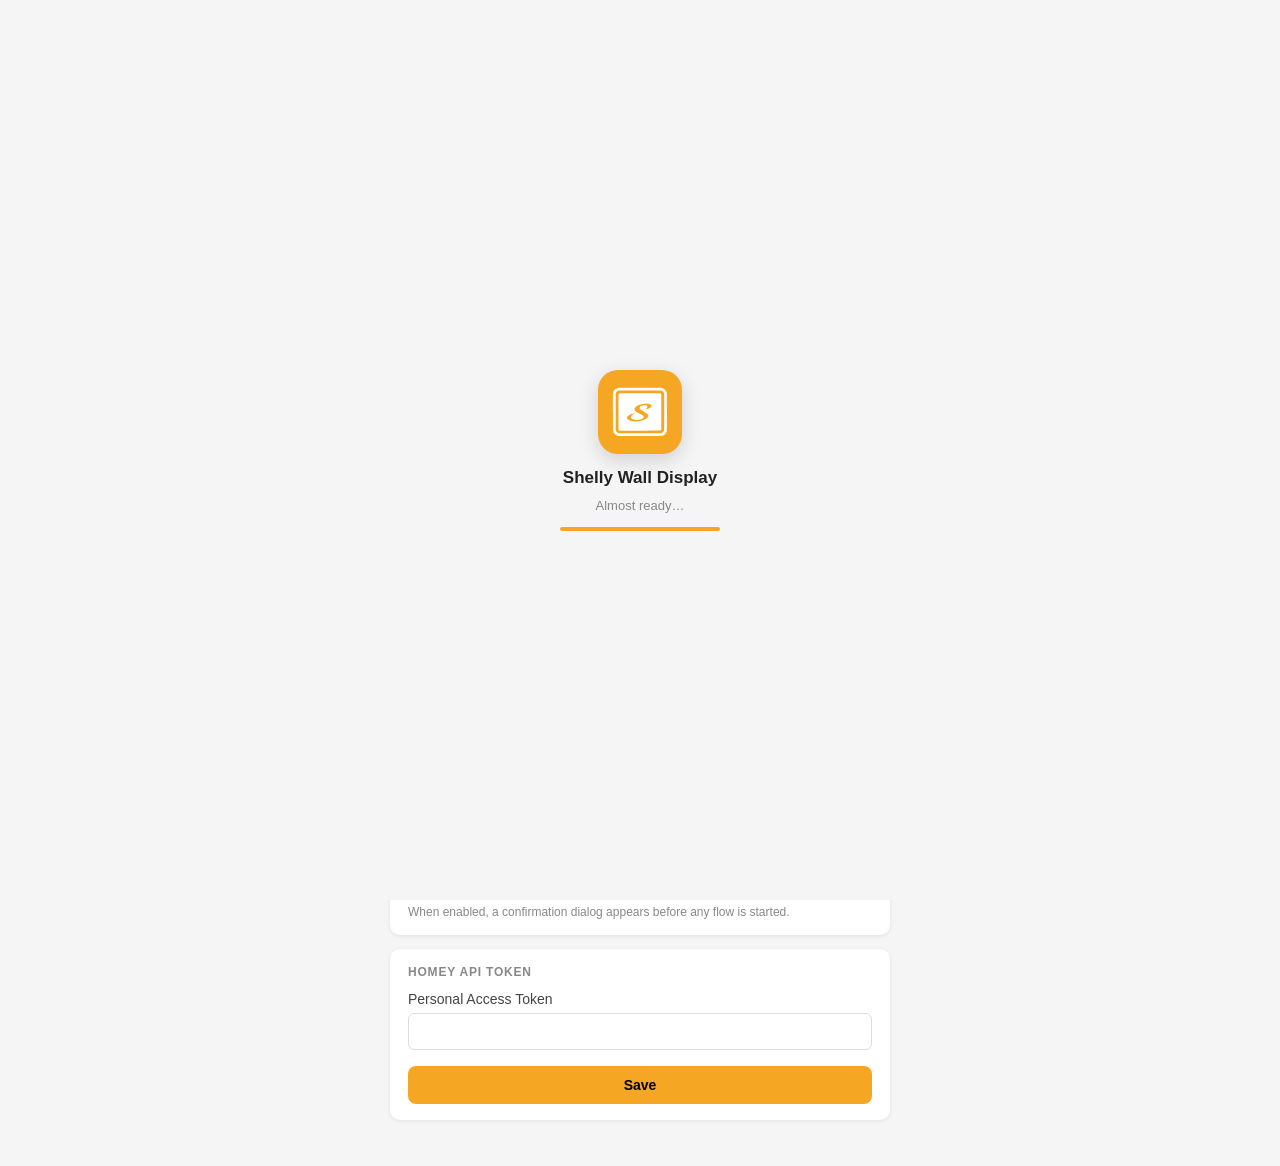
==== settings/index.html @ e7a131a8 "1.3.75 Zwei neue Kachelhoehen gegen abgeschnittene Reihen.  "Passend" misst nach jedem Aufbau, wie v" ====
<!DOCTYPE html>
<html lang="en">
<head>
  <meta charset="UTF-8">
  <meta name="viewport" content="width=device-width, initial-scale=1.0">
  <title>Shelly Wall Display</title>
  <!-- data-origin="settings" ist zwingend erforderlich für Homey.get / Homey.set -->
  <script src="/homey.js" data-origin="settings"></script>
  <style>
    *, *::before, *::after { box-sizing: border-box; margin: 0; padding: 0; }

    body {
      font-family: -apple-system, BlinkMacSystemFont, "Segoe UI", Roboto, Arial, sans-serif;
      background: #f5f5f5;
      color: #222;
      max-width: 540px;
      margin: 0 auto;
    }

    /* ── Header ───────────────────────────────────── */
    .page-header {
      padding: 18px 20px 0;
    }
    .page-header-top {
      display: flex;
      align-items: center;
      justify-content: space-between;
    }
    .page-header h2 {
      font-size: 18px;
      font-weight: 700;
    }
    .page-header .subtitle {
      color: #666;
      font-size: 13px;
      margin-top: 2px;
    }
    .beer-btn {
      font-size: 30px;
      line-height: 1;
      text-decoration: none;
      opacity: 0.75;
      transition: opacity 0.15s, transform 0.15s;
      display: flex;
      align-items: center;
    }
    .beer-btn:hover {
      opacity: 1;
      transform: scale(1.15);
    }

    /* ── Tabs ─────────────────────────────────────── */
    .tab-bar {
      display: flex;
      gap: 0;
      padding: 12px 20px 0;
      border-bottom: 1.5px solid #e0e0e0;
      background: #f5f5f5;
      position: sticky;
      top: 0;
      z-index: 10;
    }

    .tab-btn {
      background: transparent !important;
      border: none;
      border-bottom: 2.5px solid transparent;
      padding: 8px 16px 10px;
      font-size: 14px;
      font-weight: 500;
      color: #888;
      cursor: pointer;
      white-space: nowrap;
      margin-bottom: -1.5px;
      transition: color 0.15s, border-color 0.15s, background 0.15s;
    }
    .tab-btn:hover { color: #444; }
    .tab-btn.active {
      color: #fff !important;
      font-weight: 700;
      background: #F5A623 !important;
      border-radius: 6px 6px 0 0;
      border-bottom-color: #F5A623;
    }

    /* ── Tab Panels ───────────────────────────────── */
    .tab-panel {
      display: none;
      padding: 16px 20px 32px;
    }
    .tab-panel.active { display: block; }

    /* ── Cards ────────────────────────────────────── */
    .card {
      background: #fff;
      border-radius: 10px;
      padding: 16px 18px;
      margin-bottom: 14px;
      box-shadow: 0 1px 4px rgba(0,0,0,0.08);
    }

    .card-title {
      font-size: 12px;
      font-weight: 600;
      text-transform: uppercase;
      letter-spacing: 0.8px;
      color: #888;
      margin-bottom: 12px;
      display: flex;
      align-items: center;
      justify-content: space-between;
    }

    .card-title-actions { display: flex; gap: 6px; }

    /* ── Collapsible cards ────────────────────────── */
    .card.collapsible > .card-title:first-child {
      cursor: pointer;
      user-select: none;
      margin-bottom: 0;
    }
    .card.collapsible > .card-title:first-child::after {
      content: '▾';
      font-size: 14px;
      color: #ccc;
      margin-left: 6px;
      line-height: 1;
      display: inline-block;
      transition: transform 0.2s ease;
      flex-shrink: 0;
    }
    .card.collapsible:not(.collapsed) > .card-title:first-child {
      margin-bottom: 12px;
    }
    .card.collapsible.collapsed > .card-title:first-child::after {
      transform: rotate(-90deg);
    }
    .card.collapsible.collapsed > *:not(:first-child) {
      display: none !important;
    }

    .btn-small {
      background: #f0f0f0;
      border: none;
      border-radius: 5px;
      padding: 4px 10px;
      font-size: 12px;
      cursor: pointer;
      color: #444;
      font-weight: 500;
    }
    .btn-small:hover { background: #e0e0e0; }

    /* ── URL Box ──────────────────────────────────── */
    .url-box {
      display: block;
      background: #f0f0f0;
      border-radius: 6px;
      padding: 10px 12px;
      font-size: 14px;
      font-family: monospace;
      word-break: break-all;
      color: #1a73e8;
      text-decoration: none;
    }
    .url-box[href]:hover { text-decoration: underline; background: #e8e8e8; }

    .hint { font-size: 12px; color: #888; margin-top: 6px; }

    /* ── Form fields ──────────────────────────────── */
    label { display: block; font-size: 14px; color: #444; margin-bottom: 6px; }

    input[type="number"], input[type="password"] {
      padding: 10px 12px;
      border: 1px solid #ddd;
      border-radius: 6px;
      font-size: 15px;
      background: #fff;
    }
    input[type="number"] { width: 100%; }
    input[type="number"]:focus,
    input[type="password"]:focus { outline: none; border-color: #F5A623; }

    .save-btn {
      background: #F5A623;
      color: #000;
      border: none;
      border-radius: 8px;
      padding: 11px 20px;
      font-size: 14px;
      font-weight: 600;
      cursor: pointer;
      width: 100%;
      margin-top: 10px;
    }
    .save-btn:hover { background: #e09518; }

    /* ── Zone Order List ──────────────────────────── */
    .zone-order-list {
      list-style: none;
      margin: 10px 0 4px;
      padding: 0;
      display: flex;
      flex-direction: column;
      gap: 6px;
    }
    .zone-order-item {
      display: flex;
      align-items: center;
      gap: 10px;
      background: #f5f5f5;
      border: 1.5px solid #e0e0e0;
      border-radius: 8px;
      padding: 9px 12px;
      cursor: grab;
      user-select: none;
      touch-action: none;   /* required: lets pointer events fire on touch */
      transition: background 0.15s, box-shadow 0.15s;
    }
    .zone-order-item:hover { background: #eeeeee; }
    .zone-order-item.drag-over {
      border-color: #F5A623;
      box-shadow: 0 0 0 2px rgba(245,166,35,0.25);
    }
    .zone-order-item.dragging {
      opacity: 0.4;
      cursor: grabbing;
    }
    .zone-order-handle {
      color: #aaa;
      font-size: 16px;
      line-height: 1;
      flex-shrink: 0;
    }
    .zone-order-name {
      font-size: 13px;
      font-weight: 600;
      color: #333;
      flex: 1;
    }
    .zone-order-badge {
      font-size: 11px;
      color: #999;
    }

    /* ── Status ───────────────────────────────────── */
    .status {
      text-align: center;
      font-size: 13px;
      padding: 7px 8px;
      border-radius: 6px;
      margin-top: 8px;
      display: none;
    }
    .status.success { background: #e8f5e9; color: #2e7d32; display: block; }
    .status.error   { background: #fdecea; color: #c62828; display: block; }

    /* ── Toggle switch ────────────────────────────── */
    .toggle-row {
      display: flex;
      align-items: center;
      justify-content: space-between;
      padding: 4px 0;
    }
    .toggle-label { font-size: 14px; color: #222; }
    .toggle-hint  { font-size: 12px; color: #888; margin-top: 4px; }

    .toggle-switch { position: relative; width: 44px; height: 26px; flex-shrink: 0; }
    .toggle-switch input { opacity: 0; width: 0; height: 0; }
    .toggle-track {
      position: absolute; inset: 0;
      background: #ccc; border-radius: 13px;
      cursor: pointer; transition: background 0.2s;
    }
    .toggle-track::before {
      content: ''; position: absolute;
      width: 20px; height: 20px; border-radius: 50%;
      background: #fff; top: 3px; left: 3px;
      transition: transform 0.2s;
      box-shadow: 0 1px 3px rgba(0,0,0,0.3);
    }
    .toggle-switch input:checked + .toggle-track { background: #F5A623; }
    .toggle-switch input:checked + .toggle-track::before { transform: translateX(18px); }

    /* ── Tile Size Slider ─────────────────────────── */
    .tile-slider-wrap { padding: 4px 0 2px; }

    .tile-slider-wrap input[type="range"] {
      -webkit-appearance: none; appearance: none;
      width: 100%; height: 4px; border-radius: 2px;
      background: linear-gradient(to right, #F5A623 var(--pct,50%), #ddd var(--pct,50%));
      outline: none; cursor: pointer; margin-bottom: 6px;
    }
    .tile-slider-wrap input[type="range"]::-webkit-slider-thumb {
      -webkit-appearance: none;
      width: 22px; height: 22px; border-radius: 50%;
      background: #F5A623; cursor: pointer;
      box-shadow: 0 1px 4px rgba(0,0,0,0.2); border: 2px solid #fff;
    }
    .tile-slider-wrap input[type="range"]::-moz-range-thumb {
      width: 20px; height: 20px; border-radius: 50%;
      background: #F5A623; cursor: pointer; border: 2px solid #fff;
    }
    .tile-size-steps {
      display: flex; justify-content: space-between;
      font-size: 11px; color: #aaa; padding: 0 2px;
    }
    .tile-size-steps span.active { color: #F5A623; font-weight: 700; }

    /* ── Steps (Setup) ────────────────────────────── */
    .step { display: flex; gap: 12px; margin-bottom: 10px; align-items: flex-start; }
    .step-num {
      background: #F5A623; color: #000; font-weight: 700; font-size: 12px;
      width: 22px; height: 22px; border-radius: 50%;
      display: flex; align-items: center; justify-content: center;
      flex-shrink: 0; margin-top: 1px;
    }
    .step-text { font-size: 13px; line-height: 1.5; color: #333; }

    /* ── Device / Flow lists ──────────────────────── */
    .list-loading { color: #888; font-size: 13px; padding: 6px 0; }

    .zone-group { margin-bottom: 14px; }
    .zone-header {
      display: flex; align-items: center; justify-content: space-between;
      margin-bottom: 5px; padding-bottom: 5px;
      border-bottom: 1px solid #eee;
    }
    .zone-name { font-size: 12px; font-weight: 600; color: #555; }
    .zone-actions { display: flex; gap: 5px; }

    .item-row {
      display: flex; align-items: center; gap: 10px;
      padding: 6px 4px; border-radius: 6px; cursor: pointer;
    }
    .item-row:hover { background: #f8f8f8; }
    .item-row input[type="checkbox"] {
      width: 16px; height: 16px; accent-color: #F5A623;
      cursor: pointer; flex-shrink: 0;
    }
    .item-icon { font-size: 15px; flex-shrink: 0; width: 20px; text-align: center; }
    .item-label { font-size: 14px; color: #222; flex: 1; user-select: none; }
    .item-badge {
      font-size: 10px; color: #aaa; flex-shrink: 0;
      background: #f0f0f0; border-radius: 4px; padding: 1px 5px;
    }

    .save-list-btn {
      background: #F5A623; color: #000; border: none;
      border-radius: 8px; padding: 11px 20px;
      font-size: 14px; font-weight: 600; cursor: pointer;
      width: 100%;
    }
    .save-list-btn:hover { background: #e09518; }
    .save-list-btn:disabled { background: #ccc; cursor: default; }

    /* #O Sticky Save-Bereich — klebt am unteren Rand beim Scrollen durch die Profilliste */
    .profiles-sticky-footer {
      position: sticky;
      bottom: 0;
      background: #fff;
      padding: 10px 0 4px;
      margin-top: 14px;
      border-top: 1px solid #f0f0f0;
      z-index: 5;
    }

    /* Segmented Button */
    .seg-btn-group {
      display: flex; gap: 0; margin-top: 8px;
      border: 1.5px solid #ddd; border-radius: 8px; overflow: hidden;
    }
    /* Vier Beschriftungen in einer Reihe: weniger Innenabstand, kleinere
       Schrift, und Umbruch innerhalb des Knopfes erlaubt. */
    .seg-btn-group-4 .seg-btn {
      padding: 8px 6px; font-size: 12px; line-height: 1.25;
    }
    .seg-btn {
      flex: 1; background: #fff; border: none;
      border-right: 1px solid #ddd; padding: 9px 12px;
      font-size: 13px; font-weight: 500; cursor: pointer; color: #555;
      transition: background 0.15s, color 0.15s;
    }
    .seg-btn:last-child { border-right: none; }
    .seg-btn.active {
      background: #F5A623; color: #000; font-weight: 700;
      box-shadow: inset 0 0 0 1.5px rgba(0,0,0,0.15);
    }
    .seg-btn.active::before { content: '✓ '; font-size: 11px; opacity: 0.7; }
    .seg-btn:not(.active):hover { background: #f5f5f5; }

    .folder-header {
      font-size: 12px; font-weight: 600; color: #888;
      padding: 8px 4px 4px; margin-top: 4px;
      border-top: 1px solid #f0f0f0;
    }
    .folder-header:first-child { border-top: none; margin-top: 0; padding-top: 0; }

    /* ── Display Profiles ─────────────────────────── */
    .profile-card-default {
      background: #fff8ee;
      border-color: #F5A623;
      margin-bottom: 18px;
    }
    .profile-default-heading {
      font-size: 13px;
      font-weight: 700;
      color: #b87200;
      margin-bottom: 10px;
      letter-spacing: 0.02em;
    }
    .profile-card {
      border: 1.5px solid #e8e8e8;
      border-radius: 10px;
      padding: 14px;
      margin-bottom: 12px;
      background: #fafafa;
    }
    .profile-header {
      display: flex;
      gap: 8px;
      align-items: center;
      margin-bottom: 12px;
    }
    .profile-name-input {
      display: block;
      width: 100%;
      box-sizing: border-box;
      padding: 8px 10px;
      border: 1px solid #ddd;
      border-radius: 7px;
      font-size: 14px;
      font-weight: 600;
      background: #fff;
      margin-bottom: 8px;
    }
    .profile-ip-input {
      width: 150px;
      flex-shrink: 0;
      padding: 8px 10px;
      border: 1px solid #ddd;
      border-radius: 7px;
      font-size: 13px;
      font-family: monospace;
      background: #fff;
    }
    .profile-name-input:focus,
    .profile-ip-input:focus { outline: none; border-color: #F5A623; }
    .profile-delete-btn {
      background: none;
      border: 1px solid #ddd;
      border-radius: 7px;
      width: 34px; height: 34px;
      cursor: pointer;
      font-size: 16px;
      color: #aaa;
      display: flex; align-items: center; justify-content: center;
      flex-shrink: 0;
      transition: color 0.15s, border-color 0.15s;
    }
    .profile-delete-btn:hover { color: #e53935; border-color: #e53935; }
    .profile-delete-btn.confirming {
      background: #e53935;
      border-color: #e53935;
      color: #fff;
      font-size: 12px;
      font-weight: 700;
      padding: 0 10px;
      width: auto;
    }
    .profile-zone-grid {
      display: flex;
      flex-direction: column;
      gap: 2px;
    }
    .profile-zone-row {
      display: flex; align-items: center; gap: 8px;
      padding: 5px 4px; border-radius: 5px; cursor: pointer;
      font-size: 13px;
    }
    .profile-zone-row:hover { background: #f0f0f0; }
    .profile-zone-row input[type="checkbox"] {
      width: 15px; height: 15px; accent-color: #F5A623; cursor: pointer; flex-shrink: 0;
    }
    .profile-ip-hint {
      font-size: 11px; color: #aaa; margin-top: 6px;
      display: flex; align-items: center; gap: 5px;
    }
    .profile-ip-detected { color: #F5A623; font-weight: 600; }
    .add-profile-btn {
      width: 100%;
      padding: 10px;
      border: 1.5px dashed #ddd;
      border-radius: 8px;
      background: #fff;
      color: #888;
      font-size: 14px;
      font-weight: 500;
      cursor: pointer;
      transition: border-color 0.15s, color 0.15s;
      margin-top: 4px;
    }
    .add-profile-btn:hover { border-color: #F5A623; color: #F5A623; }
    .profiles-empty { color: #aaa; font-size: 13px; text-align: center; padding: 16px 0; }
    .profile-section-toggle {
      display: flex; align-items: center; justify-content: space-between;
      margin-top: 12px; padding-top: 10px;
      border-top: 1px solid #eee;
      cursor: pointer; user-select: none;
    }
    .profile-section-toggle span { font-size: 12px; font-weight: 600; color: #666; text-transform: uppercase; letter-spacing: 0.6px; }
    .profile-section-toggle .toggle-arrow { font-size: 12px; color: #aaa; transition: transform 0.2s; }
    .profile-section-toggle.open .toggle-arrow { transform: rotate(180deg); }
    .profile-section-body { display: none; margin-top: 8px; }
    .profile-section-body.open { display: block; }

    /* ── Splash / Loading Screen ──────────────────────── */
    #splash-overlay {
      position: fixed;
      inset: 0;
      z-index: 9999;
      background: #f5f5f5;
      display: flex;
      flex-direction: column;
      align-items: center;
      justify-content: center;
      gap: 10px;
      transition: opacity 0.4s ease;
    }
    #splash-overlay.fade-out {
      opacity: 0;
      pointer-events: none;
    }
    .splash-icon {
      width: 84px;
      height: 84px;
      border-radius: 20px;
      overflow: hidden;
      box-shadow: 0 6px 20px rgba(0,0,0,0.15);
      margin-bottom: 4px;
      background: #F5A623;
      display: flex;
      align-items: center;
      justify-content: center;
      padding: 14px;
    }
    .splash-icon svg {
      width: 100%;
      height: 100%;
      fill: #fff;
    }
    .splash-title {
      font-size: 17px;
      font-weight: 700;
      color: #222;
    }
    .splash-subtitle {
      font-size: 13px;
      color: #888;
      margin-bottom: 4px;
    }
    .splash-progress {
      width: 160px;
      height: 4px;
      background: #e0e0e0;
      border-radius: 2px;
      overflow: hidden;
    }
    .splash-progress-bar {
      height: 100%;
      background: #F5A623;
      border-radius: 2px;
      width: 0%;
      animation: splash-fill 1.8s ease-in-out forwards;
    }
    @keyframes splash-fill {
      0%   { width: 0%; }
      60%  { width: 75%; }
      90%  { width: 92%; }
      100% { width: 100%; }
    }
  </style>
</head>
<body>

  <!-- Splash / Loading Screen -->
  <div id="splash-overlay">
    <div class="splash-icon">
      <svg xmlns="http://www.w3.org/2000/svg" viewBox="0 0 417 374"><path fill-rule="evenodd" d="M44.5 7.905c-8.626 2.535-12.333 4.316-18.128 8.708-9.169 6.95-14.619 14.72-17.762 25.319-1.447 4.88-1.609 19.544-1.599 144.5C7.02 302.783 7.25 326.235 8.421 330c5.301 17.042 16.14 28.516 32.139 34.021 5.652 1.944 8.826 1.982 166.351 1.971 131.043-.009 161.509-.257 165.589-1.351 16.449-4.408 31.019-18.868 35.41-35.141.747-2.772 1.081-46.729 1.084-143.145.006-136.574-.031-139.265-2.005-145.654-3.498-11.326-14.264-23.573-25.603-29.125-11.837-5.797-4.048-5.551-174.386-5.49-146.451.053-156.885.17-162.5 1.819m1.591 20.919c-5.549 2.109-13.514 9.187-16.391 14.563L27.5 47.5v277l2.256 4.222c3.522 6.591 7.909 10.974 13.75 13.738l5.37 2.54h317.805l6.154-3.076c3.669-1.833 7.532-4.761 9.565-7.25 7.092-8.681 6.681 1.036 6.375-150.674L388.5 47.5l-2.734-4.651c-3.618-6.154-10.336-11.941-16.375-14.106-4.587-1.644-14.663-1.748-161.891-1.674-144.36.072-157.355.213-161.409 1.755m9.361 20.582c-1.676.73-3.926 2.625-5 4.211-1.908 2.818-1.958 5.826-2.22 133.281-.297 144.194-.794 132.959 6.072 137.146 3.13 1.908 6.274 1.949 152.478 1.952 164.271.004 153.948.413 158.066-6.249l2.152-3.483V56.27l-2.088-2.655c-4.714-5.992 5.812-5.619-157.112-5.576-121.824.032-149.861.284-152.348 1.367M240 125.623c-28.989 3.57-53.708 12.942-64.467 24.445-5.868 6.274-8.412 14.043-6.595 20.142 3.219 10.807 10.505 16.569 37.916 29.984C231.069 212.045 236 215.971 236 223.397c0 3.335-.652 5.225-2.605 7.546-13.466 16.003-66.709 20.363-85.476 7-3.341-2.38-6.93-8.703-6.897-12.153.079-8.278 9.062-17.686 24.5-25.66 7.343-3.793 5.225-4.079-8.662-1.169-12.505 2.621-14.231 3.18-24.085 7.797C118.809 213.303 112 221.088 112 230.51c0 10.029 7.078 16.327 24.541 21.836 11.82 3.729 20.966 4.883 38.859 4.904 21.051.024 37.059-2.297 55.1-7.989 17.806-5.618 33.021-15.481 37.538-24.335 2.351-4.608 2.592-12.808.495-16.862-2.568-4.966-13.106-13.491-24.747-20.021-6.207-3.481-15.322-8.605-20.255-11.387-14.768-8.327-19.472-13.827-18.096-21.161 1.888-10.063 16.802-18.204 35.172-19.198 11.845-.64 16.144.431 19.967 4.974 2.303 2.736 2.584 3.815 2.2 8.443-.495 5.972-3.51 10.52-10.561 15.933l-4.099 3.147 4.193-.5c5.878-.702 16.001-3.841 21.833-6.771 12.817-6.437 19.315-13.434 19.315-20.8 0-3.43-.591-4.516-4.199-7.718-6.15-5.457-13.495-7.232-31.256-7.552-7.975-.143-16.075-.067-18 .17"/></svg>
    </div>
    <div class="splash-title">Shelly Wall Display</div>
    <div class="splash-subtitle" id="splash-subtitle">Almost ready…</div>
    <div class="splash-progress"><div class="splash-progress-bar"></div></div>
  </div>

  <!-- Splash watchdog — deliberately its own early script block. If the main
       script below fails to parse or /homey.js never loads, onHomeyReady is
       never called and this is the only thing that unblocks the page. -->
  <script>
    var _splashHidden = false;
    function _hideSplash() {
      if (_splashHidden) return;
      _splashHidden = true;
      clearTimeout(_splashFallback);
      var splash = document.getElementById('splash-overlay');
      if (!splash) return;
      splash.classList.add('fade-out');
      setTimeout(function() { splash.style.display = 'none'; }, 400);
    }
    var _splashFallback = setTimeout(_hideSplash, 8000);
  </script>

  <div class="page-header">
    <div class="page-header-top">
      <p class="subtitle" data-i18n="subtitle">Configure Homey as a dashboard server</p>
      <a class="beer-btn" href="https://www.paypal.com/paypalme/AndiWirz/5" target="_blank" rel="noopener noreferrer"
         onclick="window.open('https://www.paypal.com/paypalme/AndiWirz/5','_blank','noopener,noreferrer');return false;"
         title="Buy me a beer 🍺">
        🍺
      </a>
    </div>
  </div>

  <!-- Tab Bar -->
  <div class="tab-bar">
    <button class="tab-btn active" onclick="switchTab('general')" id="tab-general" data-i18n="tabGeneral">General</button>
    <button class="tab-btn" onclick="switchTab('design')" id="tab-design" data-i18n="tabDesign">Design</button>
    <button class="tab-btn" onclick="switchTab('displays')" id="tab-displays" data-i18n="tabDisplays">Profile</button>
    <button class="tab-btn" onclick="switchTab('debug')" id="tab-debug" data-i18n="tabDebug">Debug</button>
  </div>

  <!-- ── Tab: General ─────────────────────────────── -->
  <div class="tab-panel active" id="panel-general">

    <!-- Dashboard URL -->
    <div class="card">
      <div class="card-title" data-i18n="urlTitle">Dashboard URL</div>
      <a class="url-box" id="url-display" target="_blank" rel="noopener noreferrer">…</a>
      <p class="hint" data-i18n="urlHint"></p>
    </div>

    <!-- Setup -->
    <div class="card">
      <div class="card-title" data-i18n="setupTitle">Setup</div>
      <div class="step">
        <div class="step-num">1</div>
        <div class="step-text" data-i18n="step1">The dashboard URL above is detected and displayed automatically.</div>
      </div>
      <div class="step">
        <div class="step-num">2</div>
        <div class="step-text" data-i18n="step2">On the Shelly Wall Display: <strong>Settings → Network → Home Assistant → Add URL</strong> and enter the URL above.</div>
      </div>
      <div class="step">
        <div class="step-num">3</div>
        <div class="step-text" data-i18n="step3">Adjust device selection, flows, port and PIN as needed, then save.</div>
      </div>
    </div>

    <!-- Port -->
    <div class="card">
      <div class="card-title" data-i18n="portTitle">Port</div>
      <label for="port-input" data-i18n="portLabel">Port number (default: 7575)</label>
      <input type="number" id="port-input" min="1024" max="65535" value="7575">
      <p class="hint" data-i18n="portHint">The server restarts automatically after saving.</p>
      <button class="save-btn" onclick="savePort()" data-i18n="save">Save</button>
      <div class="status" id="port-status"></div>
    </div>

    <!-- Alarm PIN -->
    <div class="card">
      <div class="card-title" data-i18n="pinTitle">Alarm PIN</div>
      <label for="pin-input" data-i18n="pinLabel">PIN for alarm tiles (4 digits, empty = disabled)</label>
      <input type="password" id="pin-input" maxlength="4" pattern="[0-9]*" inputmode="numeric"
             placeholder="e.g. 1234" style="letter-spacing:6px;font-size:18px;width:120px;">
      <p class="hint" data-i18n="pinHint">This PIN is required when arming or disarming the alarm.</p>
      <button class="save-btn" onclick="savePin()" data-i18n="save">Save</button>
      <div class="status" id="pin-status"></div>
    </div>

    <!-- Flow Bestätigung -->
    <div class="card">
      <div class="card-title" data-i18n="flowConfirmTitle">Flow Confirmation</div>
      <div class="toggle-row">
        <span class="toggle-label" data-i18n="flowConfirmLabel">Ask before starting a flow</span>
        <label class="toggle-switch">
          <input type="checkbox" id="flow-confirm-toggle" onchange="saveFlowConfirm()">
          <span class="toggle-track"></span>
        </label>
      </div>
      <p class="toggle-hint" data-i18n="flowConfirmHint">When enabled, a confirmation dialog appears before any flow is started.</p>
      <div class="status" id="flow-confirm-status"></div>
    </div>

    <!-- Homey Personal Access Token -->
    <div class="card">
      <div class="card-title" data-i18n="patTitle">Homey API Token</div>
      <label for="pat-input" data-i18n="patLabel">Personal Access Token</label>
      <input type="password" id="pat-input" autocomplete="off"
             style="width:100%;font-family:monospace;font-size:13px;">
      <p class="hint" data-i18n="patHint"></p>
      <button class="save-btn" onclick="savePat()" data-i18n="save">Save</button>
      <div class="status" id="pat-status"></div>
    </div>

  </div><!-- /panel-general -->

  <!-- ── Tab: Design ──────────────────────────────── -->
  <div class="tab-panel" id="panel-design">

    <!-- Dashboard Title -->
    <div class="card collapsible" data-collapse-key="designTitle">
      <div class="card-title" data-i18n="dashboardTitleTitle">Dashboard Title</div>
      <label for="dashboard-title-input" data-i18n="dashboardTitleLabel">Name shown in the header</label>
      <input type="text" id="dashboard-title-input" maxlength="40" placeholder=""
             style="width:100%;font-size:15px;">
      <p class="hint" data-i18n="dashboardTitleHint"></p>
      <button class="save-btn" onclick="saveDashboardTitle()" data-i18n="save">Save</button>
      <div class="status" id="dashboard-title-status"></div>
    </div>

    <!-- Header Hidden -->
    <div class="card collapsible" data-collapse-key="designHeader">
      <div class="card-title" data-i18n="headerHiddenTitle">Header</div>
      <div class="toggle-row">
        <span class="toggle-label" data-i18n="headerHiddenLabel">Show header bar</span>
        <label class="toggle-switch">
          <input type="checkbox" id="header-hidden-toggle" checked onchange="saveHeaderHidden()">
          <span class="toggle-track"></span>
        </label>
      </div>
      <p class="toggle-hint" data-i18n="headerHiddenHint">When disabled, the title, clock and buttons are hidden for a clean full-screen look.</p>
      <div class="status" id="header-hidden-status"></div>
    </div>

    <!-- Theme Mode -->
    <div class="card collapsible" data-collapse-key="designThemeMode">
      <div class="card-title" data-i18n="themeModeTitle">Theme Mode</div>
      <div class="hint" data-i18n="themeModeHint">Toggle: show the light/dark button in the header (default). Light/Dark: lock to one mode and hide the button. Auto: switch automatically based on time of day.</div>
      <div class="seg-btn-group" id="theme-mode-group">
        <button class="seg-btn active" data-value="toggle" onclick="setThemeMode('toggle')" data-i18n="themeModeToggle">Toggle</button>
        <button class="seg-btn"        data-value="light"  onclick="setThemeMode('light')"  data-i18n="themeModeLight">Light</button>
        <button class="seg-btn"        data-value="dark"   onclick="setThemeMode('dark')"   data-i18n="themeModeDark">Dark</button>
        <button class="seg-btn"        data-value="auto"   onclick="setThemeMode('auto')"   data-i18n="themeModeAuto">Auto</button>
      </div>
      <div class="status" id="theme-mode-status"></div>
    </div>

    <!-- Dashboard Language -->
    <div class="card collapsible" data-collapse-key="designLang">
      <div class="card-title" data-i18n="langTitle">Dashboard Language</div>
      <div class="hint" data-i18n="langHint">Language of the dashboard texts. Auto uses the display's browser language — note that the Shelly Wall Display always reports English, so choose German explicitly there.</div>
      <div class="seg-btn-group" id="dashboard-lang-group">
        <button class="seg-btn active" data-value="auto" onclick="setDashboardLang('auto')" data-i18n="langAuto">Auto</button>
        <button class="seg-btn"        data-value="en"   onclick="setDashboardLang('en')"   data-i18n="langEn">English</button>
        <button class="seg-btn"        data-value="de"   onclick="setDashboardLang('de')"   data-i18n="langDe">Deutsch</button>
      </div>
      <div class="status" id="dashboard-lang-status"></div>
    </div>

    <!-- Rolladen-Bedienung -->
    <div class="card collapsible" data-collapse-key="designBlind">
      <div class="card-title" data-i18n="blindTitle">Blind controls</div>
      <div class="hint" data-i18n="blindHint">Applies only to blinds that report both a position slider and up/down/stop. Some devices report a slider but cannot actually be positioned — switch to buttons for those.</div>
      <div class="seg-btn-group" id="blind-control-group">
        <button class="seg-btn active" data-value="slider"  onclick="setBlindControl('slider')"  data-i18n="blindSlider">Slider</button>
        <button class="seg-btn"        data-value="buttons" onclick="setBlindControl('buttons')" data-i18n="blindButtons">Buttons</button>
        <button class="seg-btn"        data-value="both"    onclick="setBlindControl('both')"    data-i18n="blindBoth">Both</button>
      </div>
      <div class="status" id="blind-control-status"></div>
    </div>

    <!-- Watt-Anzeige auf Kacheln -->
    <div class="card collapsible" data-collapse-key="designTilePower">
      <div class="card-title" data-i18n="tilePowerTitle">Power on tiles</div>
      <div class="toggle-row">
        <span class="toggle-label" data-i18n="tilePowerLabel">Show power consumption</span>
        <label class="toggle-switch">
          <input type="checkbox" id="tile-power-toggle" checked onchange="saveTilePower()">
          <span class="toggle-track"></span>
        </label>
      </div>
      <p class="toggle-hint" data-i18n="tilePowerHint">Shows the current wattage on device tiles that report it. Turn off for a calmer look on small displays — the Energy window still shows all values.</p>
      <div class="status" id="tile-power-status"></div>
    </div>

    <!-- Search Button -->
    <div class="card collapsible" data-collapse-key="designSearch">
      <div class="card-title" data-i18n="searchTitle">Search</div>
      <div class="toggle-row">
        <span class="toggle-label" data-i18n="searchLabel">Show search button</span>
        <label class="toggle-switch">
          <input type="checkbox" id="search-toggle" checked onchange="saveSearchEnabled()">
          <span class="toggle-track"></span>
        </label>
      </div>
      <p class="toggle-hint" data-i18n="searchHint">Adds a search icon to the header bar. Tap to filter device tiles by name or room.</p>
      <div class="status" id="search-status"></div>
    </div>

    <!-- Camera Filter -->
    <div class="card collapsible" data-collapse-key="designCameraFilter">
      <div class="card-title" data-i18n="cameraFilterTitle">Camera Shortcut</div>
      <div class="toggle-row">
        <span class="toggle-label" data-i18n="cameraFilterLabel">Show camera button</span>
        <label class="toggle-switch">
          <input type="checkbox" id="camera-filter-toggle" onchange="saveCameraFilterEnabled()">
          <span class="toggle-track"></span>
        </label>
      </div>
      <p class="toggle-hint" data-i18n="cameraFilterHint">Adds a camera icon to the header. Tap to show only camera and doorbell tiles.</p>
      <div class="status" id="camera-filter-status"></div>
    </div>

    <!-- Speaker Filter -->
    <div class="card collapsible" data-collapse-key="designSpeakerFilter">
      <div class="card-title" data-i18n="speakerFilterTitle">Media Player Shortcut</div>
      <div class="toggle-row">
        <span class="toggle-label" data-i18n="speakerFilterLabel">Show media player button</span>
        <label class="toggle-switch">
          <input type="checkbox" id="speaker-filter-toggle" onchange="saveSpeakerFilterEnabled()">
          <span class="toggle-track"></span>
        </label>
      </div>
      <p class="toggle-hint" data-i18n="speakerFilterHint">Adds a music icon to the header. Tap to show only speaker and media player tiles.</p>
      <div class="status" id="speaker-filter-status"></div>
    </div>

    <!-- Thermostat Filter -->
    <div class="card collapsible" data-collapse-key="designThermostatFilter">
      <div class="card-title" data-i18n="thermostatFilterTitle">Thermostat Shortcut</div>
      <div class="toggle-row">
        <span class="toggle-label" data-i18n="thermostatFilterLabel">Show thermostat button</span>
        <label class="toggle-switch">
          <input type="checkbox" id="thermostat-filter-toggle" onchange="saveThermostatFilterEnabled()">
          <span class="toggle-track"></span>
        </label>
      </div>
      <p class="toggle-hint" data-i18n="thermostatFilterHint">Adds a thermometer icon to the header. Tap to show only thermostat and heater tiles.</p>
      <div class="status" id="thermostat-filter-status"></div>
    </div>

    <!-- Light Filter -->
    <div class="card collapsible" data-collapse-key="designLightFilter">
      <div class="card-title" data-i18n="lightFilterTitle">Light Shortcut</div>
      <div class="toggle-row">
        <span class="toggle-label" data-i18n="lightFilterLabel">Show light button</span>
        <label class="toggle-switch">
          <input type="checkbox" id="light-filter-toggle" onchange="saveLightFilterEnabled()">
          <span class="toggle-track"></span>
        </label>
      </div>
      <p class="toggle-hint" data-i18n="lightFilterHint">Adds a light icon to the header. Tap to show only light tiles.</p>
      <div class="status" id="light-filter-status"></div>
    </div>

    <!-- Blinds Filter -->
    <div class="card collapsible" data-collapse-key="designBlindsFilter">
      <div class="card-title" data-i18n="blindsFilterTitle">Blinds Shortcut</div>
      <div class="toggle-row">
        <span class="toggle-label" data-i18n="blindsFilterLabel">Show blinds button</span>
        <label class="toggle-switch">
          <input type="checkbox" id="blinds-filter-toggle" onchange="saveBlindsFilterEnabled()">
          <span class="toggle-track"></span>
        </label>
      </div>
      <p class="toggle-hint" data-i18n="blindsFilterHint">Adds a blinds icon to the header. Tap to show only blinds and curtain tiles.</p>
      <div class="status" id="blinds-filter-status"></div>
    </div>

    <!-- Room Filter -->
    <div class="card collapsible" data-collapse-key="designRoomFilter">
      <div class="card-title" data-i18n="roomFilterTitle">Room Shortcut</div>
      <div class="toggle-row">
        <span class="toggle-label" data-i18n="roomFilterLabel">Show room button</span>
        <label class="toggle-switch">
          <input type="checkbox" id="room-filter-toggle" onchange="saveRoomFilterEnabled()">
          <span class="toggle-track"></span>
        </label>
      </div>
      <p class="toggle-hint" data-i18n="roomFilterHint">Adds a room icon to the header. Tap to open a list of all rooms and filter by one.</p>
      <div class="status" id="room-filter-status"></div>
    </div>

    <!-- Flow Position -->
    <div class="card collapsible" data-collapse-key="designFlowPosition">
      <div class="card-title" data-i18n="flowPositionTitle">Shortcut Bar Position</div>
      <div class="hint" data-i18n="flowPositionHint">Defines where the shortcut bar appears — containing flow buttons, weather tile, Energy and EV shortcuts.</div>
      <div class="seg-btn-group" id="flow-position-group">
        <button class="seg-btn active" data-value="top"    onclick="setFlowPosition('top')"    data-i18n="flowPositionTop">Above devices</button>
        <button class="seg-btn"        data-value="bottom" onclick="setFlowPosition('bottom')" data-i18n="flowPositionBottom">Below devices</button>
      </div>
      <div class="status" id="flow-position-status"></div>
    </div>

    <!-- Background Style -->
    <div class="card collapsible" data-collapse-key="designBgStyle">
      <div class="card-title" data-i18n="bgStyleTitle">Background</div>
      <div class="hint" data-i18n="bgStyleHint">Flat: solid color (default). Gradient: subtle color blend. Glass: gradient with frosted-glass tiles using blur effect.</div>
      <div class="seg-btn-group" id="bg-style-group">
        <button class="seg-btn active" data-value="flat"     onclick="setBgStyle('flat')"     data-i18n="bgStyleFlat">Flat</button>
        <button class="seg-btn"        data-value="gradient" onclick="setBgStyle('gradient')" data-i18n="bgStyleGradient">Gradient</button>
        <button class="seg-btn"        data-value="glass"    onclick="setBgStyle('glass')"    data-i18n="bgStyleGlass">Glass</button>
      </div>
      <div class="status" id="bg-style-status"></div>
    </div>

    <!-- Animations -->
    <div class="card collapsible" data-collapse-key="designAnimMode">
      <div class="card-title" data-i18n="animModeTitle">Animations</div>
      <div class="hint" data-i18n="animModeHint">Off: no transitions or effects. Default: subtle transitions. Lively: spring bounce on tap, tiles fade in on load.</div>
      <div class="seg-btn-group" id="anim-mode-group">
        <button class="seg-btn"        data-value="off"     onclick="setAnimMode('off')"     data-i18n="animModeOff">Off</button>
        <button class="seg-btn active" data-value="default" onclick="setAnimMode('default')" data-i18n="animModeDefault">Default</button>
        <button class="seg-btn"        data-value="lively"  onclick="setAnimMode('lively')"  data-i18n="animModeLively">Lively</button>
      </div>
      <div class="status" id="anim-mode-status"></div>
    </div>

    <!-- Header Icons -->
    <div class="card collapsible" data-collapse-key="designHeaderIcons">
      <div class="card-title" data-i18n="headerIconsTitle">Header Icons</div>
      <div class="hint" data-i18n="headerIconsHint">Emoji: classic emoji icons (default). SVG: clean line icons that adapt to any color scheme.</div>
      <div class="seg-btn-group" id="header-icons-group">
        <button class="seg-btn"        data-value="emoji" onclick="setHeaderIconStyle('emoji')" data-i18n="headerIconsEmoji">Emoji</button>
        <button class="seg-btn active" data-value="svg"   onclick="setHeaderIconStyle('svg')"   data-i18n="headerIconsSvg">SVG</button>
      </div>
      <div class="status" id="header-icons-status"></div>
    </div>

    <!-- Accent Color -->
    <div class="card collapsible" data-collapse-key="designAccent">
      <div class="card-title" data-i18n="accentColorTitle">Accent Color</div>
      <div style="display:flex;align-items:center;gap:12px;margin-top:6px;">
        <input type="color" id="accent-color-input" value="#F5A623"
               style="width:48px;height:40px;border:none;padding:0;background:none;cursor:pointer;border-radius:8px;">
        <span id="accent-color-hex" style="font-family:monospace;font-size:14px;color:#555;">#F5A623</span>
        <button class="btn-small" onclick="resetAccentColor()" data-i18n="accentColorReset">Reset</button>
      </div>
      <p class="hint" data-i18n="accentColorHint"></p>
      <button class="save-btn" onclick="saveAccentColor()" data-i18n="save">Save</button>
      <div class="status" id="accent-color-status"></div>
    </div>

    <!-- Font Size -->
    <div class="card collapsible" data-collapse-key="designFontSize">
      <div class="card-title" data-i18n="fontSizeTitle">Font Size</div>
      <div class="tile-slider-wrap">
        <input type="range" id="font-size-input" min="1" max="5" step="1" value="1"
               oninput="updateFontLabel(this.value)" onchange="saveFontSize(this.value)">
        <div class="tile-size-steps" id="font-size-steps">
          <span class="active">1</span><span>2</span><span>3</span><span>4</span><span>5</span>
        </div>
      </div>
      <p class="hint" data-i18n="fontSizeHint">Adjusts text size on device tiles. Default: 1 (minimum)</p>
      <div class="status" id="font-size-status"></div>
    </div>

    <!-- Tile Colors -->
    <div class="card collapsible" data-collapse-key="designTileColors">
      <div class="card-title" data-i18n="tileColorTitle">Tile Colors</div>
      <label data-i18n="tileColorModeLabel" style="font-size:13px;color:#555;">Color intensity</label>
      <div class="seg-btn-group" id="tile-color-mode-group" style="margin-top:6px;">
        <button class="seg-btn"        data-value="none"   onclick="setTileColorMode('none')"   data-i18n="tileColorNone">None</button>
        <button class="seg-btn active" data-value="off"    onclick="setTileColorMode('off')"    data-i18n="tileColorOff">Default</button>
        <button class="seg-btn"        data-value="subtle" onclick="setTileColorMode('subtle')" data-i18n="tileColorSubtle">Subtle</button>
        <button class="seg-btn"        data-value="strong" onclick="setTileColorMode('strong')" data-i18n="tileColorStrong">Strong</button>
      </div>
      <div id="tile-color-on-wrap" style="display:none;margin-top:14px;">
        <!-- Active color -->
        <label style="font-size:13px;font-weight:600;color:#555;display:block;margin-bottom:6px;" data-i18n="tileColorOnLabel">Active tile color</label>
        <div style="display:flex;align-items:center;gap:12px;">
          <input type="color" id="tile-color-on-input" value="#34C759"
                 style="width:48px;height:40px;border:none;padding:0;background:none;cursor:pointer;border-radius:8px;"
                 oninput="document.getElementById('tile-color-on-hex').textContent=this.value;">
          <span id="tile-color-on-hex" style="font-family:monospace;font-size:14px;color:#555;">#34C759</span>
          <button class="btn-small" onclick="resetTileColorOn()" data-i18n="tileColorOnReset">Reset</button>
        </div>
        <p class="hint" data-i18n="tileColorOnHint">Color shown when a device is switched on.</p>

        <!-- Inactive color -->
        <div style="display:flex;align-items:center;gap:10px;margin-top:14px;margin-bottom:6px;">
          <label style="font-size:13px;font-weight:600;color:#555;" data-i18n="tileColorOffLabel">Inactive tile color</label>
          <label style="display:flex;align-items:center;gap:5px;font-size:12px;color:#888;cursor:pointer;margin-left:4px;">
            <input type="checkbox" id="tile-color-off-enabled" onchange="onTileColorOffToggle()">
            <span data-i18n="tileColorOffEnable">Enable</span>
          </label>
        </div>
        <div id="tile-color-off-picker" style="display:none;align-items:center;gap:12px;">
          <input type="color" id="tile-color-off-input" value="#8E8E93"
                 style="width:48px;height:40px;border:none;padding:0;background:none;cursor:pointer;border-radius:8px;"
                 oninput="document.getElementById('tile-color-off-hex').textContent=this.value;">
          <span id="tile-color-off-hex" style="font-family:monospace;font-size:14px;color:#555;">#8E8E93</span>
          <button class="btn-small" onclick="resetTileColorOff()" data-i18n="tileColorOffReset">Reset</button>
        </div>
        <p class="hint" data-i18n="tileColorOffHint">Color shown when a device is switched off. Disabled = default background.</p>

        <!-- Flow color -->
        <label style="font-size:13px;font-weight:600;color:#555;display:block;margin-top:14px;margin-bottom:6px;" data-i18n="tileColorFlowLabel">Flow button color</label>
        <div style="display:flex;align-items:center;gap:12px;">
          <input type="color" id="tile-color-flow-input" value="#AF52DE"
                 style="width:48px;height:40px;border:none;padding:0;background:none;cursor:pointer;border-radius:8px;"
                 oninput="document.getElementById('tile-color-flow-hex').textContent=this.value;">
          <span id="tile-color-flow-hex" style="font-family:monospace;font-size:14px;color:#555;">#AF52DE</span>
          <button class="btn-small" onclick="resetTileColorFlow()" data-i18n="tileColorFlowReset">Reset</button>
        </div>
        <p class="hint" data-i18n="tileColorFlowHint">Color for flow buttons on the dashboard.</p>
      </div>
      <p class="hint" style="margin-top:8px;" data-i18n="tileColorHint">Tiles get a colored background based on their state.</p>
      <button class="save-btn" onclick="saveTileColors()" data-i18n="save">Save</button>
      <div class="status" id="tile-color-status"></div>
    </div>

    <!-- Tile Shape -->
    <div class="card collapsible" data-collapse-key="designTileShape">
      <div class="card-title" data-i18n="tileRadiusTitle">Tile Shape</div>
      <div class="seg-btn-group" id="tile-radius-group">
        <button class="seg-btn" data-value="sharp"   onclick="setTileRadius('sharp')"   data-i18n="tileRadiusSharp">Sharp</button>
        <button class="seg-btn active" data-value="rounded" onclick="setTileRadius('rounded')" data-i18n="tileRadiusRounded">Rounded</button>
        <button class="seg-btn" data-value="pill"    onclick="setTileRadius('pill')"    data-i18n="tileRadiusPill">Pill</button>
      </div>
      <div class="status" id="tile-radius-status"></div>
    </div>

    <!-- Tile Size -->
    <div class="card collapsible" data-collapse-key="designTileSize">
      <div class="card-title" data-i18n="tileSizeTitle">Tile Size</div>
      <div class="tile-slider-wrap">
        <input type="range" id="tile-size-input" min="1" max="5" step="1" value="3"
               oninput="updateTileLabel(this.value)" onchange="saveTileSize(this.value)">
        <div class="tile-size-steps">
          <span>XS</span><span>S</span><span>M</span><span>L</span><span>XL</span>
        </div>
      </div>
      <p class="hint" data-i18n="tileSizeHint">Adjusts the size of device tiles on the dashboard. Default: M</p>
      <div class="status" id="tile-size-status"></div>
    </div>

    <!-- Tile Height -->
    <div class="card collapsible" data-collapse-key="designTileHeight">
      <div class="card-title" data-i18n="tileHeightTitle">Tile Height</div>
      <div class="seg-btn-group seg-btn-group-4" id="tile-height-group">
        <button class="seg-btn active" data-value="auto"   onclick="setTileHeight('auto')"   data-i18n="tileHeightAuto">Auto</button>
        <button class="seg-btn"        data-value="square" onclick="setTileHeight('square')" data-i18n="tileHeightSquare">Same as width</button>
        <button class="seg-btn"        data-value="fit"    onclick="setTileHeight('fit')"    data-i18n="tileHeightFit">Fit to screen</button>
        <button class="seg-btn"        data-value="fit2x2" onclick="setTileHeight('fit2x2')" data-i18n="tileHeightSquareFit">2 &times; 2</button>
      </div>
      <p class="hint" data-i18n="tileHeightHint">Auto: height follows content. Same as width: tiles are at least as tall as wide. Fit to screen: tile height shrinks until everything fits without scrolling; readings and status are dropped first and long names are shortened. With a lot of devices the tiles reach their minimum and the page scrolls again. 2 &times; 2: two columns, and the tile height set so two rows exactly fill the screen — four large tiles per screen, which suits a small wall display. Any further devices are below and reached by scrolling. This is the one mode that overrides the tile width.</p>
      <div class="status" id="tile-height-status"></div>
    </div>

    <!-- Flow Tile Width -->
    <div class="card collapsible" data-collapse-key="designFlowWidth">
      <div class="card-title" data-i18n="flowTileWidthTitle">Flow Tile Width</div>
      <div class="seg-btn-group" id="flow-tile-width-group">
        <button class="seg-btn active" data-value="auto"   onclick="setFlowTileWidth('auto')"  data-i18n="flowTileAuto">Dynamic</button>
        <button class="seg-btn"        data-value="match"  onclick="setFlowTileWidth('match')" data-i18n="flowTileMatch">Same as devices</button>
      </div>
      <div class="status" id="flow-tile-width-status"></div>
    </div>


    <!-- Weather Widget -->
    <div class="card collapsible" data-collapse-key="designWeather">
      <div class="card-title" data-i18n="weatherTitle">Weather Dashboard</div>
      <div class="toggle-row">
        <span class="toggle-label" data-i18n="weatherLabel">Show weather tile on dashboard</span>
        <label class="toggle-switch">
          <input type="checkbox" id="weather-toggle" onchange="onWeatherToggle()">
          <span class="toggle-track"></span>
        </label>
      </div>
      <p class="toggle-hint" data-i18n="weatherHint">Shows current weather at the top of the dashboard using Open-Meteo (free, no API key).</p>
      <div class="toggle-row" style="margin-top:10px;">
        <span class="toggle-label" data-i18n="weatherHeaderLabel">Show weather button in header</span>
        <label class="toggle-switch">
          <input type="checkbox" id="weather-header-toggle" onchange="saveWeatherHeaderBtn()">
          <span class="toggle-track"></span>
        </label>
      </div>
      <p class="toggle-hint" data-i18n="weatherHeaderHint">Adds a 🌤️ button to the header bar that opens the weather forecast.</p>

      <div id="weather-config" style="display:none;margin-top:14px;">
        <!-- City search -->
        <label style="font-size:13px;font-weight:600;color:#555;display:block;margin-bottom:6px;" data-i18n="weatherLocationLabel">Location</label>
        <div style="display:flex;gap:8px;margin-bottom:6px;">
          <input type="text" id="weather-city-input" placeholder="e.g. Zurich"
                 style="flex:1;padding:9px 10px;border:1px solid #ddd;border-radius:7px;font-size:14px;background:#fff;"
                 onkeydown="if(event.key==='Enter')searchWeatherCity()">
          <button class="btn-small" onclick="searchWeatherCity()" data-i18n="weatherSearch" style="padding:8px 14px;">Search</button>
        </div>
        <button class="btn-small" onclick="detectWeatherLocation()" data-i18n="weatherDetect" style="margin-bottom:8px;">📍 Use my location</button>
        <div id="weather-search-results" style="display:none;border:1px solid #ddd;border-radius:8px;overflow:hidden;margin-bottom:10px;"></div>
        <div id="weather-location-display" style="display:none;font-size:12px;color:#888;margin-bottom:10px;padding:6px 10px;background:#f5f5f5;border-radius:6px;"></div>

        <!-- Unit -->
        <label style="font-size:13px;font-weight:600;color:#555;display:block;margin-bottom:6px;" data-i18n="weatherUnitLabel">Temperature unit</label>
        <div class="seg-btn-group" id="weather-unit-group">
          <button class="seg-btn active" data-value="celsius"    onclick="setWeatherUnit('celsius')"    data-i18n="weatherCelsius">°C</button>
          <button class="seg-btn"        data-value="fahrenheit" onclick="setWeatherUnit('fahrenheit')" data-i18n="weatherFahrenheit">°F</button>
        </div>
      </div>

      <button class="save-btn" onclick="saveWeather()" data-i18n="save" style="margin-top:14px;">Save</button>
      <div class="status" id="weather-status"></div>
    </div>

    <!-- Energy Dashboard -->
    <div class="card collapsible" data-collapse-key="designEnergy">
      <div class="card-title" data-i18n="energyTitle">Energy Dashboard</div>
      <div class="toggle-row">
        <span class="toggle-label" data-i18n="energyLabel">Show Energy button in header</span>
        <label class="toggle-switch">
          <input type="checkbox" id="energy-toggle" checked onchange="saveEnergy()">
          <span class="toggle-track"></span>
        </label>
      </div>
      <p class="toggle-hint" data-i18n="energyHint">When disabled, the ⚡ button is hidden on the dashboard.</p>
      <div class="toggle-row" style="margin-top:10px;">
        <span class="toggle-label" data-i18n="batteryInvertLabel">Invert battery sign</span>
        <label class="toggle-switch">
          <input type="checkbox" id="battery-invert-toggle" onchange="saveBatteryInvert()">
          <span class="toggle-track"></span>
        </label>
      </div>
      <p class="toggle-hint" data-i18n="batteryInvertHint">Enable if your battery shows "Charging" when it should show "Discharging" (e.g. GoodWe, some Fronius systems).</p>
      <div class="status" id="energy-status"></div>
    </div>

    <!-- EV Dashboard -->
    <div class="card collapsible" data-collapse-key="designEv">
      <div class="card-title" data-i18n="evTitle">EV Dashboard</div>
      <div class="toggle-row">
        <span class="toggle-label" data-i18n="evLabel">Show EV button in header</span>
        <label class="toggle-switch">
          <input type="checkbox" id="ev-toggle" onchange="onEvToggle()">
          <span class="toggle-track"></span>
        </label>
      </div>
      <p class="toggle-hint" data-i18n="evHint">When enabled, a 🚗 button appears in the dashboard header.</p>

      <div id="ev-config" style="display:none;margin-top:14px;">
        <!-- Device picker -->
        <div style="margin-bottom:12px;">
          <label style="font-size:13px;font-weight:600;color:#555;display:block;margin-bottom:6px;" data-i18n="evDeviceLabel">Vehicle</label>
          <select id="ev-device-select" style="width:100%;padding:9px 10px;border:1px solid #ddd;border-radius:7px;font-size:14px;background:#fff;"
                  onchange="onEvDeviceChange()">
            <option value="">— Select a device —</option>
          </select>
          <p class="hint" data-i18n="evDeviceHint">Select the Homey device that represents your car.</p>
        </div>

        <!-- Capability picker (shown after device is selected) -->
        <div id="ev-caps-wrap" style="display:none;margin-bottom:12px;">
          <label style="font-size:13px;font-weight:600;color:#555;display:block;margin-bottom:8px;" data-i18n="evCapsLabel">Show on dashboard</label>
          <div id="ev-caps-list" style="display:flex;flex-direction:column;gap:6px;"></div>
        </div>

        <!-- Car image upload -->
        <div style="margin-bottom:4px;">
          <label style="font-size:13px;font-weight:600;color:#555;display:block;margin-bottom:6px;" data-i18n="evImageLabel">Car Image (optional)</label>
          <div style="display:flex;align-items:center;gap:10px;flex-wrap:wrap;">
            <img id="ev-img-preview" src="" alt="" style="display:none;width:80px;height:50px;object-fit:cover;border-radius:8px;border:1px solid #ddd;">
            <label style="display:inline-flex;align-items:center;gap:6px;cursor:pointer;background:#f0f0f0;border:none;border-radius:7px;padding:8px 14px;font-size:13px;font-weight:500;color:#444;">
              <input type="file" id="ev-img-input" accept="image/*" style="display:none" onchange="onEvImageSelected()">
              📷 <span data-i18n="evImageChoose">Choose image</span>
            </label>
            <button id="ev-img-clear" style="display:none;background:none;border:1px solid #ddd;border-radius:7px;padding:7px 10px;font-size:13px;color:#e53935;cursor:pointer;" onclick="clearEvImage()">✕</button>
          </div>
          <p class="hint" data-i18n="evImageHint">JPG or PNG. Compressed automatically to save space.</p>
        </div>
      </div>

      <button class="save-btn" onclick="saveEvSettings()" data-i18n="save">Save</button>
      <div class="status" id="ev-status"></div>
    </div>

    <!-- View Toggle Button -->
    <div class="card collapsible" data-collapse-key="designViewToggle">
      <div class="card-title" data-i18n="viewToggleTitle">View Toggle Button</div>
      <div class="toggle-row">
        <span class="toggle-label" data-i18n="viewBtnLabel">Show Rooms/All button</span>
        <label class="toggle-switch">
          <input type="checkbox" id="view-btn-toggle" checked onchange="saveViewBtnHidden()">
          <span class="toggle-track"></span>
        </label>
      </div>
      <div class="card-title" style="margin-top:14px" data-i18n="viewDefaultTitle">Default View</div>
      <div class="seg-btn-group" id="view-default-group">
        <button class="seg-btn active" data-value="all"   onclick="setViewDefault('all')"   data-i18n="viewDefaultAll">All devices</button>
        <button class="seg-btn"        data-value="zones" onclick="setViewDefault('zones')" data-i18n="viewDefaultRooms">By rooms</button>
      </div>
      <p class="hint" style="margin-top:8px" data-i18n="viewDefaultHint"></p>
      <div class="status" id="view-toggle-status"></div>
    </div>

    <!-- Room Order -->
    <div class="card collapsible" data-collapse-key="designRoomOrder">
      <div class="card-title" data-i18n="roomOrderTitle">Room Order</div>
      <p class="hint" data-i18n="roomOrderHint">Drag to reorder. Only applies to the "By rooms" view.</p>
      <ul id="zone-order-list" class="zone-order-list"></ul>
      <div class="status" id="zone-order-status"></div>
    </div>

    <!-- Cover Fullscreen -->
    <div class="card collapsible" data-collapse-key="designCoverFs">
      <div class="card-title" data-i18n="coverFsTitle">Music Player Cover Fullscreen</div>
      <div class="toggle-row">
        <span class="toggle-label" data-i18n="coverFsLabel">Show album art in fullscreen when playing</span>
        <label class="toggle-switch">
          <input type="checkbox" id="cover-fs-toggle" onchange="saveCoverFs()">
          <span class="toggle-track"></span>
        </label>
      </div>
      <p class="toggle-hint" data-i18n="coverFsHint">When enabled, the album cover fills the screen after the set delay. Tap the cover to return to the player.</p>
      <div id="cover-fs-delay-row" style="display:none; margin-top:12px;">
        <div class="card-title" data-i18n="coverFsDelayTitle">Delay (seconds)</div>
        <input type="number" id="cover-fs-delay-input" min="5" max="300" value="20"
               style="width:80px;padding:6px 10px;border:1.5px solid #ddd;border-radius:8px;font-size:14px;margin-top:6px;"
               onchange="saveCoverFsDelay(this.value)">
        <p class="hint" data-i18n="coverFsDelayHint">Time of inactivity before fullscreen appears. Default: 20 s</p>
      </div>
      <div class="status" id="cover-fs-status"></div>
    </div>

  </div><!-- /panel-design -->

  <!-- ── Tab: Displays ─────────────────────────────── -->
  <div class="tab-panel" id="panel-displays">

    <div class="card">
      <div class="card-title" data-i18n="displaysTitle">Display Profiles</div>
      <p class="hint" style="margin-bottom:14px;" data-i18n="displaysHint">
        The default profile applies to all displays. Add IP-specific profiles to show only certain rooms and flows on individual Shelly Wall Displays.
      </p>
      <p class="hint profile-ip-hint" style="margin-bottom:14px;">
        <span data-i18n="displaysYourIp">Your current IP:</span>
        <span class="profile-ip-detected" id="detected-ip">…</span>
      </p>
      <div id="default-profile-container"></div>
      <div id="profiles-list"></div>
      <button class="add-profile-btn" onclick="addProfile()" data-i18n="displaysAdd">＋ Add IP profile</button>
      <!-- #O Sticky Save-Footer: bleibt beim Scrollen durch lange Profillisten sichtbar -->
      <div class="profiles-sticky-footer">
        <button class="save-list-btn" id="save-profiles-btn" onclick="saveProfiles()" data-i18n="displaysSave">Save profiles</button>
        <div class="status" id="profiles-status"></div>
      </div>
    </div>

  </div><!-- /panel-displays -->

  <!-- ── Tab: Debug ────────────────────────────────── -->
  <div class="tab-panel" id="panel-debug">

    <div class="card">
      <div class="card-title" data-i18n="debugEnableTitle">Logging</div>
      <div style="display:flex;align-items:center;gap:10px;margin-bottom:8px;">
        <input type="checkbox" id="debug-logging-toggle" onchange="saveDebugLogging(this.checked)" style="width:auto;margin:0;cursor:pointer;">
        <span data-i18n="debugEnableLabel" style="font-size:14px;cursor:pointer;" onclick="var cb=document.getElementById('debug-logging-toggle');cb.checked=!cb.checked;saveDebugLogging(cb.checked);">Enable app logging</span>
      </div>
      <p id="debug-enable-hint" style="margin:0;font-size:12px;color:#888;line-height:1.4;"></p>
      <div class="status" id="debug-logging-status"></div>
    </div>

    <div class="card" id="debug-logs-card">
      <div class="card-title" data-i18n="debugLogsTitle">App Logs</div>
      <p class="hint" style="margin-bottom:12px;" data-i18n="debugLogsHint">Last 200 log entries from the running app (newest first). Errors are shown in red.</p>
      <button class="save-btn" id="debug-logs-btn" onclick="loadDebugLogs()" data-i18n="debugLoad">Load</button>
      <div class="status" id="debug-logs-status"></div>
      <div id="debug-logs-wrap" style="position:relative;margin-top:12px;">
        <button onclick="copyDebugOut('debug-logs-out','debug-logs-copy')" id="debug-logs-copy" style="position:absolute;top:6px;right:6px;padding:3px 10px;font-size:11px;border:1px solid #555;border-radius:5px;background:#2d2d2d;color:#ccc;cursor:pointer;z-index:1;" data-i18n="debugCopy">Copy</button>
        <pre id="debug-logs-out" style="margin:0;background:#1e1e1e;color:#d4d4d4;font-size:11px;line-height:1.6;padding:12px;border-radius:8px;overflow-x:auto;white-space:pre-wrap;word-break:break-all;max-height:450px;overflow-y:auto;user-select:text;-webkit-user-select:text;">—</pre>
      </div>
    </div>

    <div class="card">
      <div class="card-title" data-i18n="debugImagesTitle">Image Registry</div>
      <p class="hint" style="margin-bottom:12px;" data-i18n="debugImagesHint">All images registered with Homey, grouped by cameras and speakers. Useful for diagnosing missing album art or camera snapshots.</p>
      <button class="save-btn" id="debug-images-btn" onclick="loadDebugImages()" data-i18n="debugLoad">Load</button>
      <div class="status" id="debug-images-status"></div>
      <div id="debug-images-wrap" style="position:relative;margin-top:12px;">
        <button onclick="copyDebugOut('debug-images-out','debug-images-copy')" id="debug-images-copy" style="position:absolute;top:6px;right:6px;padding:3px 10px;font-size:11px;border:1px solid #555;border-radius:5px;background:#2d2d2d;color:#ccc;cursor:pointer;" data-i18n="debugCopy">Copy</button>
        <pre id="debug-images-out" style="margin:0;background:#1e1e1e;color:#d4d4d4;font-size:11px;line-height:1.5;padding:12px 12px 12px 12px;border-radius:8px;overflow-x:auto;white-space:pre-wrap;word-break:break-all;max-height:400px;overflow-y:auto;user-select:text;-webkit-user-select:text;">—</pre>
      </div>
    </div>

    <div class="card">
      <div class="card-title" data-i18n="debugCoverTitle">Speaker Cover URL</div>
      <p class="hint" style="margin-bottom:12px;" data-i18n="debugCoverHint">Resolves the album art URL for a specific speaker without fetching it. Find the speaker&nbsp;ID in the Image Registry above.</p>
      <input type="text" id="debug-cover-id" placeholder="Speaker device ID (UUID)" style="display:block;width:100%;box-sizing:border-box;padding:8px 10px;margin-bottom:8px;border:1.5px solid #ddd;border-radius:8px;font-size:13px;font-family:monospace;">
      <button class="save-btn" onclick="loadDebugCover()" data-i18n="debugLoad">Load</button>
      <div class="status" id="debug-cover-status"></div>
      <div id="debug-cover-wrap" style="position:relative;margin-top:8px;">
        <button onclick="copyDebugOut('debug-cover-out','debug-cover-copy')" id="debug-cover-copy" style="position:absolute;top:6px;right:6px;padding:3px 10px;font-size:11px;border:1px solid #555;border-radius:5px;background:#2d2d2d;color:#ccc;cursor:pointer;" data-i18n="debugCopy">Copy</button>
        <pre id="debug-cover-out" style="margin:0;background:#1e1e1e;color:#d4d4d4;font-size:11px;line-height:1.5;padding:12px;border-radius:8px;overflow-x:auto;white-space:pre-wrap;word-break:break-all;max-height:300px;overflow-y:auto;user-select:text;-webkit-user-select:text;">—</pre>
        <div id="debug-cover-link" style="display:none;margin-top:8px;padding:10px 12px;background:#fff3e0;border-radius:8px;border:1px solid #ffcc80;">
          <div style="font-size:11px;color:#888;margin-bottom:4px;" data-i18n="debugCoverLinkLabel">Resolved URL</div>
          <a id="debug-cover-link-a" href="#" target="_blank" style="font-size:12px;font-family:monospace;color:#E8001D;word-break:break-all;"></a>
        </div>
      </div>
    </div>

  </div><!-- /panel-debug -->

  <script>
    // ── i18n ───────────────────────────────────────────────────────────
    var STRINGS = {
      en: {
        title:            'Shelly Wall Display',
        subtitle:         'Configure your Homey dashboard server',
        tabGeneral:       'General',
        tabDesign:        'Design',
        tabDevices:       'Devices',
        tabFlows:         'Flows',
        urlTitle:         'Dashboard URL',
        urlHint:          '💡 Also works in any browser — click to open the dashboard.',
        urlUnknown:       '(unknown — restart app or open dashboard)',
        setupTitle:       'Setup',
        step1:            'The dashboard URL above is detected automatically.',
        step2:            'On the Shelly Wall Display: <strong>Settings → Network → Home Assistant → Add URL</strong> and enter the URL above.',
        step3:            'Adjust device selection, flows, port and PIN as needed, then save.',
        portTitle:        'Port',
        portLabel:        'Port number (default: 7575)',
        portHint:         'The server restarts automatically after saving.',
        save:             'Save',
        invalidPort:      'Invalid port (1024–65535)',
        portSaved:        'Saved. Server is restarting…',
        tileSizeTitle:    'Tile Width',
        tileSizeHint:     'Adjusts device tile width on the dashboard. Default: M',
        tileSizeSaved:    'Width saved',
        tileHeightTitle:  'Tile Height',
        tileHeightAuto:   'Auto',
        tileHeightSquare: 'Same as width',
        tileHeightFit:    'Fit to screen',
        tileHeightSquareFit: '2 \u00d7 2',
        tileHeightHint:   'Auto: height follows content. Same as width: tiles are at least as tall as wide. '
                          + 'Fit to screen: tile height shrinks until everything fits without scrolling; readings and status '
                          + 'are dropped first and long names are shortened. With a lot of devices the tiles reach their '
                          + 'minimum and the page scrolls again. 2 \u00d7 2: '
                          + 'two columns and a tile height that makes two rows exactly fill the screen — four large '
                          + 'tiles per screen, which suits a small wall display. Further devices are below and reached '
                          + 'by scrolling. This is the one mode that overrides the tile width.',
        tileHeightSaved:  'Height saved',
        energyTitle:      'Energy Dashboard',
        energyLabel:      'Show Energy button in header',
        energyHint:       'When disabled, the ⚡ button is hidden on the dashboard.',
        energySaved:      'Setting saved',
        batteryInvertLabel: 'Invert battery sign',
        batteryInvertHint:  'Enable if your battery shows "Charging" when it should show "Discharging" (e.g. GoodWe, some Fronius systems).',
        evTitle:          'EV Dashboard',
        evLabel:          'Show EV button in header',
        evHint:           'When enabled, a 🚗 button appears in the dashboard header.',
        evDeviceLabel:    'Vehicle',
        evDeviceHint:     'Select the Homey device that represents your car.',
        evCapsLabel:      'Show on dashboard',
        evImageLabel:     'Car Image (optional)',
        evImageChoose:    'Choose image',
        evImageHint:      'JPG or PNG. Compressed automatically to save space.',
        evSaved:          'EV settings saved',
        evLoadingDevices: 'Loading devices…',
        evLoadingCaps:    'Loading capabilities…',
        pinTitle:         'Alarm PIN',
        pinLabel:         'PIN for alarm tiles (4 digits, empty = disabled)',
        pinHint:          'Required when arming or disarming the alarm.',
        pinSaved:         'PIN saved',
        pinRemoved:       'PIN removed',
        pinInvalid:       'PIN must be exactly 4 digits',
        dashboardTitleTitle: 'Dashboard Title',
        dashboardTitleLabel: 'Name shown in the header',
        dashboardTitleHint:  '💡 Shown in the top-left of the dashboard. Leave empty to hide.',
        dashboardTitleSaved: 'Title saved',
        bgStyleTitle:    'Background',
        bgStyleHint:     'Flat: solid color (default). Gradient: subtle color blend. Glass: gradient with frosted-glass tiles using blur effect.',
        bgStyleFlat:     'Flat',
        bgStyleGradient: 'Gradient',
        bgStyleGlass:    'Glass',
        bgStyleSaved:    'Saved',
        animModeTitle:   'Animations',
        animModeHint:    'Off: no transitions or effects. Default: subtle transitions. Lively: spring bounce on tap, tiles fade in on load.',
        animModeOff:     'Off',
        animModeDefault: 'Default',
        animModeLively:  'Lively',
        animModeSaved:   'Saved',
        headerIconsTitle: 'Header Icons',
        headerIconsHint:  'SVG: clean line icons that adapt to any color scheme (default). Emoji: classic emoji icons.',
        headerIconsEmoji: 'Emoji',
        headerIconsSvg:   'SVG',
        headerIconsSaved: 'Saved',
        accentColorTitle:   'Accent Color',
        accentColorHint:    '💡 Used for highlights, toggles and active tiles. Default: #F5A623',
        accentColorSaved:   'Color saved',
        accentColorReset:   'Reset',
        tileColorTitle:     'Tile Colors',
        tileColorModeLabel: 'Color intensity',
        tileColorNone:      'None',
        tileColorOff:       'Default',
        tileColorSubtle:    'Subtle',
        tileColorStrong:    'Strong',
        tileColorOnLabel:   'Active tile color',
        tileColorOnReset:   'Reset',
        tileColorOnHint:    'Color shown when a device is switched on.',
        tileColorOffLabel:  'Inactive tile color',
        tileColorOffEnable: 'Enable',
        tileColorOffReset:  'Reset',
        tileColorOffHint:   'Color shown when a switchable device (light, socket, blind…) is off. Sensors and cameras are not affected.',
        tileColorFlowLabel: 'Flow button color',
        tileColorFlowReset: 'Reset',
        tileColorFlowHint:  'Color for flow buttons on the dashboard.',
        tileColorHint:      '💡 None: no background tint at all — an active device is shown by its icon and label only. Default: the built-in warm tint. Subtle and Strong let you pick your own colors.',
        tileColorSaved:     'Colors saved',
        weatherTitle:       'Weather Dashboard',
        weatherLabel:       'Show weather tile on dashboard',
        weatherHint:        'Shows current weather at the top of the dashboard using Open-Meteo (free, no API key).',
        weatherHeaderLabel: 'Show weather button in header',
        weatherHeaderHint:  'Adds a 🌤️ button to the header bar that opens the weather forecast.',
        weatherLocationLabel: 'Location',
        weatherSearch:      'Search',
        weatherUnitLabel:   'Temperature unit',
        weatherCelsius:     '°C',
        weatherFahrenheit:  '°F',
        weatherSaved:       'Weather settings saved',
        weatherSearching:   'Searching…',
        weatherNoResults:   'No results found',
        weatherDetect:      '📍 Use Homey\'s location',
        weatherDetecting:   'Reading Homey\'s location…',
        weatherDetectError: 'Could not read Homey\'s location',
        tileRadiusTitle:    'Tile Shape',
        tileRadiusSharp:    'Sharp',
        tileRadiusRounded:  'Rounded',
        tileRadiusPill:     'Pill',
        tileRadiusSaved:    'Shape saved',
        headerHiddenTitle:  'Header',
        headerHiddenLabel:  'Show header bar',
        headerHiddenHint:   'When disabled, the title, clock and buttons are hidden for a clean full-screen look.',
        headerHiddenSaved:  'Setting saved',
        langTitle:          'Dashboard Language',
        langHint:           "Language of the dashboard texts. Auto uses the display's browser language — note that the Shelly Wall Display always reports English, so choose German explicitly there.",
        langAuto:           'Auto',
        langEn:             'English',
        langDe:             'Deutsch',
        langSaved:          'Language saved',
        themeModeTitle:     'Theme Mode',
        themeModeHint:      'Toggle: show the light/dark button in the header (default). Light/Dark: lock to one mode and hide the button. Auto: switch automatically based on time of day.',
        themeModeToggle:    'Toggle',
        themeModeLight:     'Light',
        themeModeDark:      'Dark',
        themeModeAuto:      'Auto',
        themeModeSaved:     'Setting saved',
        blindTitle:      'Blind controls',
        blindHint:       'Applies only to blinds that report both a position slider and up/down/stop. Some devices report a slider but cannot actually be positioned — switch to buttons for those.',
        blindSlider:     'Slider',
        blindButtons:    'Buttons',
        blindBoth:       'Both',
        blindSaved:      'Setting saved',
        tilePowerTitle:  'Power on tiles',
        tilePowerLabel:  'Show power consumption',
        tilePowerHint:   'Shows the current wattage on device tiles that report it. Turn off for a calmer look on small displays — the Energy window still shows all values.',
        tilePowerSaved:  'Setting saved',
        searchTitle:        'Search',
        searchLabel:        'Show search button',
        searchHint:         'Adds a search icon to the header bar. Tap to filter device tiles by name or room.',
        searchSaved:        'Setting saved',
        cameraFilterTitle:  'Camera Shortcut',
        cameraFilterLabel:  'Show camera button',
        cameraFilterHint:   'Adds a camera icon to the header. Tap to show only camera and doorbell tiles.',
        cameraFilterSaved:  'Setting saved',
        speakerFilterTitle: 'Media Player Shortcut',
        speakerFilterLabel: 'Show media player button',
        speakerFilterHint:  'Adds a music icon to the header. Tap to show only speaker and media player tiles.',
        speakerFilterSaved: 'Setting saved',
        thermostatFilterTitle:  'Thermostat Shortcut',
        thermostatFilterLabel:  'Show thermostat button',
        thermostatFilterHint:   'Adds a thermometer icon to the header. Tap to show only thermostat and heater tiles.',
        thermostatFilterSaved:  'Setting saved',
        lightFilterTitle:   'Light Shortcut',
        lightFilterLabel:   'Show light button',
        lightFilterHint:    'Adds a light icon to the header. Tap to show only light tiles.',
        lightFilterSaved:   'Setting saved',
        blindsFilterTitle:  'Blinds Shortcut',
        blindsFilterLabel:  'Show blinds button',
        blindsFilterHint:   'Adds a blinds icon to the header. Tap to show only blinds and curtain tiles.',
        blindsFilterSaved:  'Setting saved',
        roomFilterTitle:    'Room Shortcut',
        roomFilterLabel:    'Show room button',
        roomFilterHint:     'Adds a room icon to the header. Tap to open a list of all rooms and filter by one.',
        roomFilterSaved:    'Setting saved',
        viewToggleTitle:    'View Toggle Button',
        viewBtnLabel:       'Show Rooms/All button',
        viewDefaultTitle:   'Default View',
        viewDefaultAll:     'All devices',
        viewDefaultRooms:   'By rooms',
        viewDefaultHint:    '💡 The user\'s last choice is remembered per device.',
        viewToggleSaved:    'Setting saved',
        roomOrderTitle:     'Room Order',
        roomOrderHint:      'Drag to reorder. Only applies to the "By rooms" view.',
        zoneOrderSaved:     'Order saved',
        coverFsTitle:       'Music Player Cover Fullscreen',
        coverFsLabel:       'Show album art in fullscreen when playing',
        coverFsHint:        'When enabled, the album cover fills the screen after the set delay. Tap the cover to return to the player.',
        coverFsDelayTitle:  'Delay (seconds)',
        coverFsDelayHint:   'Time of inactivity before fullscreen appears. Default: 20 s',
        coverFsSaved:       'Setting saved',
        fontSizeTitle:      'Font Size',
        fontSizeHint:       'Adjusts text size on device and flow tiles. Default: 1 (minimum)',
        fontSizeSaved:      'Font size saved',
        flowTileWidthTitle: 'Flow Tile Width',
        flowTileAuto:       'Dynamic',
        flowTileMatch:      'Same as devices',
        flowTileWidthSaved: 'Saved',
        flowConfirmTitle:   'Flow Confirmation',
        flowConfirmLabel:   'Ask before starting a flow',
        flowConfirmHint:    'When enabled, a confirmation dialog appears before any flow is started.',
        flowConfirmSaved:   'Setting saved',
        flowPositionTitle:  'Shortcut Bar Position',
        flowPositionHint:   'Defines where the shortcut bar appears — containing flow buttons, weather tile, Energy and EV shortcuts.',
        flowPositionTop:    'Above devices',
        flowPositionBottom: 'Below devices',
        flowPositionSaved:  'Saved',
        patTitle:         'Homey API Token',
        patLabel:         'Personal Access Token (required for Flow triggering)',
        patHint:          '💡 Requires Homey Pro 2023 or later. Create at: my.homey.app → ⚙ → API → New Token. Required to start flows from the dashboard.',
        patSaved:         'Token saved',
        patRemoved:       'Token removed',
        devicesTitle:     'Devices on Dashboard',
        devicesHint:      'Choose which devices are visible on the dashboard.',
        devicesLoading:   'Loading devices…',
        saveSelection:    'Save selection',
        selectionSaved:   'Saved ($1 of $2 devices)',
        noDevices:        'No devices found — restart the app.',
        devicesError:     'Could not load devices ($1).',
        tabDisplays:      'Profiles',
        displaysTitle:    'Display Profiles',
        displaysHint:     'The default profile applies to all displays. Add IP-specific profiles to restrict individual Shelly Wall Displays to certain rooms and flows.',
        displaysYourIp:   'Your current IP:',
        displaysAdd:      '＋ Add IP profile',
        displaysSave:     'Save profiles',
        displaysSaved:    'Profiles saved',
        displaysNamePlh:  'Name (e.g. Living Room)',
        displaysIpPlh:    'IP address',
        displaysZonesAll: 'Show all rooms (no filter)',
        flowsTitle:       'Flows on Dashboard',
        flowsHint:        'Select flows to show as one-tap buttons. Only manually triggerable flows are shown.',
        flowsLoading:     'Loading flows…',
        saveFlowSelection:'Save selection',
        flowSelectionSaved:'Saved ($1 flows)',
        noFlows:          'No triggerable flows found.',
        errorPrefix:      'Error: ',
        other:            'Other',
        zoneAll:          'All',
        zoneNone:         'None',
        tabDebug:          'Debug',
        debugEnableTitle:  'Logging',
        debugEnableHintOff: 'Disabled — no entries written, zero CPU overhead.',
        debugEnableHintOn:  'Active — last 200 entries buffered.',
        debugEnableLabelOn:  'App logging enabled',
        debugEnableLabelOff: 'App logging disabled',
        debugEnableLabel:   'Enable app logging',
        debugLogsTitle:    'App Logs',
        debugLogsHint:     'Last 200 log entries from the running app (newest first). Errors are shown in red.',
        debugImagesTitle: 'Image Registry',
        debugImagesHint:  'All images registered with Homey, grouped by cameras and speakers. Useful for diagnosing missing album art or camera snapshots.',
        debugLoad:        'Load',
        debugCopy:        'Copy',
        debugCoverTitle:     'Speaker Cover URL',
        debugCoverHint:      'Resolves the album art URL for a specific speaker without fetching it. Find the speaker&nbsp;ID in the Image Registry above.',
        debugCoverLinkLabel: 'Resolved URL — open in browser to test:',
        splashLoading:       'Almost ready…',
      },
      de: {
        title:            'Shelly Wall Display',
        subtitle:         'Homey-Dashboard-Server konfigurieren',
        tabGeneral:       'Allgemein',
        tabDesign:        'Design',
        tabDevices:       'Geräte',
        tabFlows:         'Flows',
        urlTitle:         'Dashboard-URL',
        urlHint:          '💡 Auch im Browser nutzbar – URL anklicken, um Dashboard direkt zu öffnen.',
        urlUnknown:       '(unbekannt — App neu starten oder Dashboard öffnen)',
        setupTitle:       'Einrichtung',
        step1:            'Die Dashboard-URL oben wird automatisch ermittelt.',
        step2:            'Am Shelly Wall Display: <strong>Einstellungen → Netzwerk → Home Assistant → URL hinzufügen</strong> und die URL oben eintragen.',
        step3:            'Geräteauswahl, Flows, Port und PIN nach Bedarf anpassen und speichern.',
        portTitle:        'Port',
        portLabel:        'Port-Nummer (Standard: 7575)',
        portHint:         'Nach Änderung startet der Server automatisch neu.',
        save:             'Speichern',
        invalidPort:      'Ungültiger Port (1024–65535)',
        portSaved:        'Gespeichert. Server wird neu gestartet…',
        tileSizeTitle:    'Kachelbreite',
        tileSizeHint:     'Passt die Breite der Gerätekacheln an. Standard: M',
        tileSizeSaved:    'Breite gespeichert',
        tileHeightTitle:  'Kachelhöhe',
        tileHeightAuto:   'Auto',
        tileHeightSquare: 'Wie Breite',
        tileHeightFit:    'Passend',
        tileHeightSquareFit: '2 \u00d7 2',
        tileHeightHint:   'Auto: Höhe passt sich dem Inhalt an. Wie Breite: Kacheln sind mindestens so hoch wie breit. '
                          + 'Passend: die Kachelhöhe schrumpft, bis alles ohne Scrollen auf den Bildschirm passt; zuerst '
                          + 'entfallen Messwerte und Status, lange Namen werden gekürzt. Bei sehr vielen Geräten erreichen '
                          + 'die Kacheln ihre Mindesthöhe und die Seite scrollt wieder. 2 \u00d7 2: '
                          + 'zwei Spalten und eine Kachelhöhe, bei der zwei Reihen den Bildschirm genau ausfüllen — '
                          + 'vier grosse Kacheln pro Bildschirm, passend für ein kleines Wall Display. Weitere Geräte '
                          + 'liegen darunter und werden durch Scrollen erreicht. Dies ist der einzige Modus, der die '
                          + 'eingestellte Kachelbreite übergeht.',
        tileHeightSaved:  'Höhe gespeichert',
        energyTitle:      'Energy-Dashboard',
        energyLabel:      '⚡-Schaltfläche in der Kopfzeile anzeigen',
        energyHint:       'Wenn deaktiviert, wird der ⚡-Button ausgeblendet.',
        energySaved:      'Einstellung gespeichert',
        batteryInvertLabel: 'Batterie-Vorzeichen invertieren',
        batteryInvertHint:  'Aktivieren wenn die Batterie "Charging" zeigt obwohl sie entlädt (z.B. GoodWe, manche Fronius-Systeme).',
        evTitle:          'EV-Dashboard',
        evLabel:          '🚗-Schaltfläche in der Kopfzeile anzeigen',
        evHint:           'Wenn aktiviert, erscheint ein 🚗-Button in der Dashboard-Kopfzeile.',
        evDeviceLabel:    'Fahrzeug',
        evDeviceHint:     'Homey-Gerät auswählen, das das Auto repräsentiert.',
        evCapsLabel:      'Im Dashboard anzeigen',
        evImageLabel:     'Auto-Bild (optional)',
        evImageChoose:    'Bild auswählen',
        evImageHint:      'JPG oder PNG. Wird automatisch komprimiert.',
        evSaved:          'EV-Einstellungen gespeichert',
        evLoadingDevices: 'Geräte laden…',
        evLoadingCaps:    'Capabilities laden…',
        pinTitle:         'Alarm-PIN',
        pinLabel:         'PIN für Alarm-Kacheln (4 Ziffern, leer = kein PIN)',
        pinHint:          'Beim Scharfschalten/Entschärfen wird dieser PIN abgefragt.',
        pinSaved:         'PIN gespeichert',
        pinRemoved:       'PIN entfernt',
        pinInvalid:       'PIN muss genau 4 Ziffern haben',
        dashboardTitleTitle: 'Dashboard-Titel',
        dashboardTitleLabel: 'Name in der Kopfzeile',
        dashboardTitleHint:  '💡 Wird oben links im Dashboard angezeigt. Leer lassen zum Ausblenden.',
        dashboardTitleSaved: 'Titel gespeichert',
        bgStyleTitle:    'Hintergrund',
        bgStyleHint:     'Einfarbig: einheitliche Hintergrundfarbe (Standard). Verlauf: subtiler Farbverlauf. Glas: Verlauf mit Milchglas-Kacheln (Blur-Effekt).',
        bgStyleFlat:     'Einfarbig',
        bgStyleGradient: 'Verlauf',
        bgStyleGlass:    'Glas',
        bgStyleSaved:    'Gespeichert',
        animModeTitle:   'Animationen',
        animModeHint:    'Aus: keine Übergänge oder Effekte. Standard: dezente Übergänge. Lebendig: Federbounce beim Tippen, Kacheln blenden beim Laden ein.',
        animModeOff:     'Aus',
        animModeDefault: 'Standard',
        animModeLively:  'Lebendig',
        animModeSaved:   'Gespeichert',
        headerIconsTitle: 'Header-Icons',
        headerIconsHint:  'SVG: cleane Liniensymbole, die sich an jedes Farbschema anpassen (Standard). Emoji: klassische Emoji-Icons.',
        headerIconsEmoji: 'Emoji',
        headerIconsSvg:   'SVG',
        headerIconsSaved: 'Gespeichert',
        accentColorTitle:   'Akzentfarbe',
        accentColorHint:    '💡 Farbe für Highlights, Toggles und aktive Kacheln. Standard: #F5A623',
        accentColorSaved:   'Farbe gespeichert',
        accentColorReset:   'Zurücksetzen',
        tileColorTitle:     'Kachelfarben',
        tileColorModeLabel: 'Farbintensität',
        tileColorNone:      'Keine',
        tileColorOff:       'Standard',
        tileColorSubtle:    'Subtil',
        tileColorStrong:    'Stark',
        tileColorOnLabel:   'Farbe aktiver Kacheln',
        tileColorOnReset:   'Zurücksetzen',
        tileColorOnHint:    'Farbe, die angezeigt wird, wenn ein Gerät eingeschaltet ist.',
        tileColorOffLabel:  'Farbe inaktiver Kacheln',
        tileColorOffEnable: 'Aktivieren',
        tileColorOffReset:  'Zurücksetzen',
        tileColorOffHint:   'Farbe für schaltbare Geräte (Licht, Steckdose, Rollo…) im Aus-Zustand. Sensoren und Kameras werden nicht eingefärbt.',
        tileColorFlowLabel: 'Flow-Button-Farbe',
        tileColorFlowReset: 'Zurücksetzen',
        tileColorFlowHint:  'Farbe der Flow-Buttons im Dashboard.',
        tileColorHint:      '💡 Keine: gar keine Einfärbung — ein aktives Gerät erkennt man nur an Symbol und Beschriftung. Standard: die eingebaute warme Tönung. Dezent und Kräftig erlauben eigene Farben.',
        tileColorSaved:     'Farben gespeichert',
        weatherTitle:       'Wetter-Dashboard',
        weatherLabel:       'Wetter-Kachel auf dem Dashboard anzeigen',
        weatherHint:        'Zeigt das aktuelle Wetter oben auf dem Dashboard via Open-Meteo (kostenlos, kein API-Key nötig).',
        weatherHeaderLabel: 'Wetter-Symbol in der Kopfzeile anzeigen',
        weatherHeaderHint:  'Fügt ein 🌤️-Symbol in die Kopfzeile ein, das die Wetterprognose öffnet.',
        weatherLocationLabel: 'Standort',
        weatherSearch:      'Suchen',
        weatherUnitLabel:   'Temperatureinheit',
        weatherCelsius:     '°C',
        weatherFahrenheit:  '°F',
        weatherSaved:       'Wetter-Einstellungen gespeichert',
        weatherSearching:   'Suche läuft…',
        weatherNoResults:   'Keine Ergebnisse gefunden',
        weatherDetect:      '📍 Homey-Standort verwenden',
        weatherDetecting:   'Homey-Standort wird gelesen…',
        weatherDetectError: 'Homey-Standort konnte nicht gelesen werden',
        tileRadiusTitle:    'Kachelform',
        tileRadiusSharp:    'Eckig',
        tileRadiusRounded:  'Abgerundet',
        tileRadiusPill:     'Rund',
        tileRadiusSaved:    'Form gespeichert',
        headerHiddenTitle:  'Kopfzeile',
        headerHiddenLabel:  'Kopfzeile anzeigen',
        headerHiddenHint:   'Wenn deaktiviert, werden Titel, Uhr und Buttons ausgeblendet – für einen sauberen Vollbild-Look.',
        headerHiddenSaved:  'Einstellung gespeichert',
        langTitle:          'Dashboard-Sprache',
        langHint:           'Sprache der Dashboard-Texte. Auto nutzt die Browsersprache des Displays — das Shelly Wall Display meldet allerdings immer Englisch, dort also Deutsch explizit wählen.',
        langAuto:           'Auto',
        langEn:             'English',
        langDe:             'Deutsch',
        langSaved:          'Sprache gespeichert',
        themeModeTitle:     'Darstellungsmodus',
        themeModeHint:      'Umschalter: Zeigt den Hell/Dunkel-Button in der Kopfzeile (Standard). Hell/Dunkel: Fixiert den Modus und blendet den Button aus. Auto: Wechselt automatisch nach Tageszeit.',
        themeModeToggle:    'Umschalter',
        themeModeLight:     'Hell',
        themeModeDark:      'Dunkel',
        themeModeAuto:      'Auto',
        themeModeSaved:     'Einstellung gespeichert',
        blindTitle:      'Rolladen-Bedienung',
        blindHint:       'Gilt nur für Rolladen, die sowohl einen Positionsregler als auch Auf/Ab/Stopp melden. Manche Geräte melden einen Regler, lassen sich aber nicht wirklich positionieren — dafür auf Tasten umstellen.',
        blindSlider:     'Regler',
        blindButtons:    'Tasten',
        blindBoth:       'Beides',
        blindSaved:      'Einstellung gespeichert',
        tilePowerTitle:  'Watt-Anzeige auf Kacheln',
        tilePowerLabel:  'Stromverbrauch anzeigen',
        tilePowerHint:   'Zeigt den aktuellen Wattwert auf Gerätekacheln, die ihn melden. Zum Abschalten für ein ruhigeres Bild auf kleinen Displays — im Energie-Fenster bleiben alle Werte sichtbar.',
        tilePowerSaved:  'Einstellung gespeichert',
        searchTitle:        'Suche',
        searchLabel:        'Suchbutton anzeigen',
        searchHint:         'Zeigt ein Suchsymbol in der Kopfzeile. Antippen filtert Gerätekacheln nach Name oder Raum.',
        searchSaved:        'Einstellung gespeichert',
        cameraFilterTitle:  'Kamera-Schnellzugriff',
        cameraFilterLabel:  'Kamera-Button anzeigen',
        cameraFilterHint:   'Zeigt ein Kamera-Symbol in der Kopfzeile. Antippen zeigt nur Kamera- und Türklingel-Kacheln.',
        cameraFilterSaved:  'Einstellung gespeichert',
        speakerFilterTitle: 'Mediaplayer-Schnellzugriff',
        speakerFilterLabel: 'Mediaplayer-Button anzeigen',
        speakerFilterHint:  'Zeigt ein Musik-Symbol in der Kopfzeile. Antippen zeigt nur Speaker- und Mediaplayer-Kacheln.',
        speakerFilterSaved: 'Einstellung gespeichert',
        thermostatFilterTitle:  'Thermostat-Schnellzugriff',
        thermostatFilterLabel:  'Thermostat-Button anzeigen',
        thermostatFilterHint:   'Zeigt ein Thermometer-Symbol in der Kopfzeile. Antippen zeigt nur Thermostat- und Heizungs-Kacheln.',
        thermostatFilterSaved:  'Einstellung gespeichert',
        lightFilterTitle:   'Licht-Schnellzugriff',
        lightFilterLabel:   'Licht-Button anzeigen',
        lightFilterHint:    'Zeigt ein Licht-Symbol in der Kopfzeile. Antippen zeigt nur Licht-Kacheln.',
        lightFilterSaved:   'Einstellung gespeichert',
        blindsFilterTitle:  'Rolladen-Schnellzugriff',
        blindsFilterLabel:  'Rolladen-Button anzeigen',
        blindsFilterHint:   'Zeigt ein Rolladen-Symbol in der Kopfzeile. Antippen zeigt nur Rolladen- und Vorhang-Kacheln.',
        blindsFilterSaved:  'Einstellung gespeichert',
        roomFilterTitle:    'Raum-Schnellzugriff',
        roomFilterLabel:    'Raum-Button anzeigen',
        roomFilterHint:     'Zeigt ein Raum-Symbol in der Kopfzeile. Antippen öffnet eine Liste aller Räume zum Filtern.',
        roomFilterSaved:    'Einstellung gespeichert',
        viewToggleTitle:    'Ansicht-Umschalter',
        viewBtnLabel:       'Räume/Alle-Button anzeigen',
        viewDefaultTitle:   'Standardansicht',
        viewDefaultAll:     'Alle Geräte',
        viewDefaultRooms:   'Nach Räumen',
        viewDefaultHint:    '💡 Die letzte Wahl des Nutzers wird pro Gerät gespeichert.',
        viewToggleSaved:    'Einstellung gespeichert',
        roomOrderTitle:     'Raumreihenfolge',
        roomOrderHint:      'Ziehen zum Umordnen. Gilt nur für die Ansicht "Nach Räumen".',
        zoneOrderSaved:     'Reihenfolge gespeichert',
        coverFsTitle:       'Musikplayer Cover Vollbild',
        coverFsLabel:       'Albumcover bei Wiedergabe im Vollbild anzeigen',
        coverFsHint:        'Wenn aktiviert, füllt das Albumcover nach der eingestellten Zeit den Bildschirm. Tippen auf das Cover kehrt zum Player zurück.',
        coverFsDelayTitle:  'Verzögerung (Sekunden)',
        coverFsDelayHint:   'Zeit ohne Interaktion bis das Vollbild erscheint. Standard: 20 s',
        coverFsSaved:       'Einstellung gespeichert',
        fontSizeTitle:      'Schriftgrösse',
        fontSizeHint:       'Passt die Textgrösse auf Geräte- und Flow-Kacheln an. Standard: 1 (Minimum)',
        fontSizeSaved:      'Schriftgrösse gespeichert',
        flowTileWidthTitle: 'Flow-Kachelbreite',
        flowTileAuto:       'Dynamisch',
        flowTileMatch:      'Wie Geräte',
        flowTileWidthSaved: 'Gespeichert',
        flowConfirmTitle:   'Flow-Bestätigung',
        flowConfirmLabel:   'Vor dem Starten eines Flows bestätigen',
        flowConfirmHint:    'Wenn aktiviert, erscheint vor jedem Flow-Start ein Bestätigungs-Dialog.',
        flowConfirmSaved:   'Einstellung gespeichert',
        flowPositionTitle:  'Schnellzugriff-Leiste',
        flowPositionHint:   'Legt fest, wo die Schnellzugriff-Leiste erscheint — sie enthält Flow-Schaltflächen, die Wetter-Kachel sowie Energy- und EV-Shortcuts.',
        flowPositionTop:    'Über den Geräten',
        flowPositionBottom: 'Unter den Geräten',
        flowPositionSaved:  'Gespeichert',
        patTitle:         'Homey API Token',
        patLabel:         'Personal Access Token (für Flow-Auslösung erforderlich)',
        patHint:          '💡 Erfordert Homey Pro 2023 oder neuer. Erstellen unter: my.homey.app → ⚙ → API → Neues Token. Wird benötigt, um Flows vom Dashboard zu starten.',
        patSaved:         'Token gespeichert',
        patRemoved:       'Token entfernt',
        devicesTitle:     'Geräte auf Dashboard',
        devicesHint:      'Lege fest, welche Geräte auf dem Dashboard angezeigt werden.',
        devicesLoading:   'Lade Geräte…',
        saveSelection:    'Auswahl speichern',
        selectionSaved:   'Gespeichert ($1 von $2 Geräten)',
        noDevices:        'Keine Geräte gefunden – App neu starten.',
        devicesError:     'Geräte konnten nicht geladen werden ($1).',
        tabDisplays:      'Profile',
        displaysTitle:    'Display-Profile',
        displaysHint:     'Das Standard-Profil gilt für alle Displays. Füge IP-spezifische Profile hinzu, um einzelne Shelly Wall Displays auf bestimmte Räume und Flows zu beschränken.',
        displaysYourIp:   'Deine aktuelle IP:',
        displaysAdd:      '＋ IP-Profil hinzufügen',
        displaysSave:     'Profile speichern',
        displaysSaved:    'Profile gespeichert',
        displaysNamePlh:  'Name (z.B. Wohnzimmer)',
        displaysIpPlh:    'IP-Adresse',
        displaysZonesAll: 'Alle Räume anzeigen (kein Filter)',
        flowsTitle:       'Flows auf dem Dashboard',
        flowsHint:        'Wähle Flows als Schnellstart-Buttons. Nur manuell auslösbare Flows werden angezeigt.',
        flowsLoading:     'Lade Flows…',
        saveFlowSelection:'Auswahl speichern',
        flowSelectionSaved:'Gespeichert ($1 Flows)',
        noFlows:          'Keine auslösbaren Flows gefunden.',
        errorPrefix:      'Fehler: ',
        other:            'Sonstige',
        zoneAll:          'Alle',
        zoneNone:         'Keine',
        tabDebug:          'Debug',
        debugEnableTitle:  'Logging',
        debugEnableHintOff: 'Deaktiviert — keine Einträge geschrieben, kein CPU-Overhead.',
        debugEnableHintOn:  'Aktiv — letzte 200 Einträge gepuffert.',
        debugEnableLabelOn:  'App-Logging aktiviert',
        debugEnableLabelOff: 'App-Logging deaktiviert',
        debugEnableLabel:   'App-Logging aktivieren',
        debugLogsTitle:    'App-Logs',
        debugLogsHint:     'Die letzten 200 Log-Einträge der laufenden App (neueste zuerst). Fehler werden rot dargestellt.',
        debugImagesTitle: 'Image-Registrierung',
        debugImagesHint:  'Alle bei Homey registrierten Bilder, gruppiert nach Kameras und Speakern. Hilfreich zur Diagnose fehlender Albumcover oder Kamera-Schnappschüsse.',
        debugLoad:        'Laden',
        debugCopy:        'Kopieren',
        debugCoverTitle:     'Speaker-Cover-URL',
        debugCoverHint:      'Löst die Albumcover-URL eines Speakers auf ohne das Bild zu laden. Die Speaker-ID findest du oben in der Image-Registrierung.',
        debugCoverLinkLabel: 'Resolved URL — im Browser öffnen zum Testen:',
        splashLoading:       'Fast fertig…',
      }
    };

    var lang = (navigator.language || 'en').toLowerCase().startsWith('de') ? 'de' : 'en';
    var T = STRINGS[lang];

    // Set splash subtitle text based on detected language
    (function() {
      var el = document.getElementById('splash-subtitle');
      if (el && T.splashLoading) el.textContent = T.splashLoading;
    })();

    function applyI18n() {
      document.documentElement.lang = lang;
      document.querySelectorAll('[data-i18n]').forEach(function(el) {
        var key = el.getAttribute('data-i18n');
        if (T[key] !== undefined) el.innerHTML = T[key];
      });
      var pinEl = document.getElementById('pin-input');
      if (pinEl) pinEl.placeholder = lang === 'de' ? 'z.B. 1234' : 'e.g. 1234';
    }

    // ── Tab switching ──────────────────────────────────────────────────
    var _activeTab = 'general';
    try { _activeTab = localStorage.getItem('settingsTab') || 'general'; } catch (_) {}

    function switchTab(name) {
      _activeTab = name;
      try { localStorage.setItem('settingsTab', name); } catch (_) {}
      document.querySelectorAll('.tab-btn').forEach(function(b) {
        b.classList.toggle('active', b.id === 'tab-' + name);
      });
      document.querySelectorAll('.tab-panel').forEach(function(p) {
        p.classList.toggle('active', p.id === 'panel-' + name);
      });
    }

    // ── App state ──────────────────────────────────────────────────────
    var _Homey;
    var _allDevices  = [];
    var _allZones    = {};
    var _allFlows    = [];
    var _allMoods    = [];
    var _profiles    = [];   // Display-Profile (displayProfiles setting)
    var _defaultProfile = { zones: [], devices: [], flows: [], moods: ['__none__'] };
    var _dashboardBase = null;

    var CLASS_ICONS = {
      light:'💡', socket:'🔌', thermostat:'🌡', sensor:'📡', lock:'🔒',
      blinds:'🪟', curtain:'🪟', fan:'💨', heater:'🔥', doorbell:'🔔',
      camera:'📷', speaker:'🔊', vacuumcleaner:'🤖', tv:'📺',
      mediaplayer:'🎵', button:'🔘', homealarm:'🔐', other:'●'
    };
    function getIcon(cls) { return CLASS_ICONS[cls] || CLASS_ICONS.other; }

    function buildIconEl(d) {
      var span = document.createElement('span');
      span.className = 'item-icon';
      if (d.icon) {
        var img = document.createElement('img');
        img.src = d.icon.startsWith('/') ? (_dashboardBase + d.icon) : (_dashboardBase + '/api/icon-proxy?url=' + encodeURIComponent(d.icon));
        img.width = 18; img.height = 18;
        img.style.cssText = 'object-fit:contain;vertical-align:middle;filter:brightness(0) opacity(0.6)';
        img.onerror = function() { span.removeChild(img); span.textContent = getIcon(d.class); };
        span.appendChild(img);
      } else {
        span.textContent = getIcon(d.class);
      }
      return span;
    }

    // ── Homey SDK Wrappers ─────────────────────────────────────────────
    function hGet(key) {
      return new Promise(function(resolve) {
        _Homey.get(key, function(err, val) { resolve(err ? null : val); });
      });
    }
    function hSet(key, value) {
      return new Promise(function(resolve, reject) {
        _Homey.set(key, value, function(err) { if (err) reject(err); else resolve(); });
      });
    }

    // ── HTTP helper (direct, for non-debug calls) ──────────────────────
    function dashboardGet(path) {
      return new Promise(function(resolve, reject) {
        var req = new XMLHttpRequest();
        req.open('GET', _dashboardBase + path, true);
        req.onreadystatechange = function() {
          if (req.readyState !== 4) return;
          if (req.status >= 200 && req.status < 300) {
            try { resolve(JSON.parse(req.responseText)); } catch (e) { reject(new Error('JSON')); }
          } else { reject(new Error('HTTP ' + req.status)); }
        };
        req.onerror = function() { reject(new Error('Network error')); };
        req.send(null);
      });
    }

    // ── Homey App API helper (works in Homey app + remote via cloud) ──
    // Uses api.js convention: method + PascalCase(path) → e.g. GET /debug/logs → getDebugLogs
    function homeyApi(method, path, body) {
      return new Promise(function(resolve, reject) {
        if (!_Homey || typeof _Homey.api !== 'function') { reject(new Error('no Homey.api')); return; }
        var settled = false;
        var timer = setTimeout(function() {
          if (settled) return;
          settled = true;
          reject(new Error('Homey.api timeout (8s)'));
        }, 8000);
        // Strip leading slash – Homey SDK api.js convention uses bare paths
        var apiPath = path.replace(/^\//, '');
        _Homey.api(method, apiPath, body || null, function(err, data) {
          if (settled) return;
          settled = true;
          clearTimeout(timer);
          if (err) reject(new Error((err && err.message) ? err.message : String(err)));
          else resolve(data);
        });
      });
    }

    // ── Debug API ──────────────────────────────────────────────────────
    // Tries Homey.api() → api.js (works in Homey app + remote via cloud).
    // Falls back to direct HTTP if that fails (works in local browser).
    // On total failure reports errors from BOTH methods for diagnosis.
    function debugApiGet(path) {
      return new Promise(function(resolve, reject) {
        homeyApi('GET', path, null)
          .then(resolve)
          .catch(function(homeyErr) {
            dashboardGet('/api' + path)
              .then(resolve)
              .catch(function(dashErr) {
                reject(new Error(
                  'Homey.api: ' + homeyErr.message +
                  ' | HTTP: ' + dashErr.message
                ));
              });
          });
      });
    }

    function debugApiPost(path, body) {
      return new Promise(function(resolve, reject) {
        homeyApi('POST', path, body)
          .then(resolve)
          .catch(function(homeyErr) {
            dashboardGet('/api' + path + '/' + encodeURIComponent((body && body.deviceId) || ''))
              .then(resolve)
              .catch(function(dashErr) {
                reject(new Error(
                  'Homey.api: ' + homeyErr.message +
                  ' | HTTP: ' + dashErr.message
                ));
              });
          });
      });
    }

    // ── Debug logging toggle ───────────────────────────────────────────
    function _applyDebugLoggingUi(enabled) {
      var hint  = document.getElementById('debug-enable-hint');
      var label = document.querySelector('[data-i18n="debugEnableLabel"]');
      var card  = document.getElementById('debug-logs-card');
      if (hint)  hint.textContent  = enabled ? T.debugEnableHintOn  : T.debugEnableHintOff;
      if (label) label.textContent = enabled ? T.debugEnableLabelOn : T.debugEnableLabelOff;
      if (card) {
        card.style.opacity       = enabled ? '1' : '0.4';
        card.style.pointerEvents = enabled ? ''  : 'none';
      }
    }

    function saveDebugLogging(enabled) {
      var status = document.getElementById('debug-logging-status');
      status.textContent = '…';
      status.style.color = '';
      hSet('debugLogging', enabled).then(function() {
        _applyDebugLoggingUi(enabled);
        status.textContent = enabled
          ? (lang === 'de' ? 'Logging aktiviert' : 'Logging enabled')
          : (lang === 'de' ? 'Logging deaktiviert' : 'Logging disabled');
        status.style.color = enabled ? '#43a047' : '#888';
        setTimeout(function() { status.textContent = ''; }, 2500);
      }).catch(function(err) {
        status.textContent = (T.errorPrefix || 'Error: ') + err.message;
        status.style.color = '#e53935';
      });
    }

    // ── Debug helpers ──────────────────────────────────────────────────
    function _debugPreError(out, msg) {
      out.style.color = '#f48771';
      out.textContent = msg;
    }
    function _debugPreClear(out) {
      out.style.color = '#d4d4d4';
    }

    function loadDebugLogs() {
      var btn    = document.getElementById('debug-logs-btn');
      var out    = document.getElementById('debug-logs-out');
      var status = document.getElementById('debug-logs-status');
      btn.disabled = true;
      status.textContent = '';
      debugApiGet('/debug/logs')
        .then(function(data) {
          _debugPreClear(out);
          var rows = Array.isArray(data) ? data : [];
          var html = rows.map(function(e) {
            var line = escHtml(e.ts) + '  [' + escHtml(e.level.toUpperCase()) + ']  ' + escHtml(e.msg);
            if (e.level === 'error') return '<span style="color:#f48771">' + line + '</span>';
            return line;
          }).join('\n');
          out.innerHTML = html || '(no entries)';
          out.scrollTop = 0;
        })
        .catch(function(err) {
          _debugPreError(out, err.message);
        })
        .then(function() { btn.disabled = false; }, function() { btn.disabled = false; });
    }

    function escHtml(s) {
      return String(s)
        .replace(/&/g, '&amp;')
        .replace(/</g, '&lt;')
        .replace(/>/g, '&gt;');
    }

    function copyDebugOut(preId, btnId) {
      var text = document.getElementById(preId).textContent || '';
      var btn  = document.getElementById(btnId);
      if (navigator.clipboard && navigator.clipboard.writeText) {
        navigator.clipboard.writeText(text).then(function() {
          btn.textContent = '✓';
          setTimeout(function() { btn.textContent = T.debugCopy || 'Copy'; }, 1500);
        }).catch(function() { _copyFallback(text); });
      } else {
        _copyFallback(text);
      }
    }
    function _copyFallback(text) {
      var ta = document.createElement('textarea');
      ta.value = text;
      ta.style.cssText = 'position:fixed;top:-999px;left:-999px';
      document.body.appendChild(ta);
      ta.select();
      try { document.execCommand('copy'); } catch (_) {}
      document.body.removeChild(ta);
    }

    function loadDebugImages() {
      var btn    = document.getElementById('debug-images-btn');
      var status = document.getElementById('debug-images-status');
      var out    = document.getElementById('debug-images-out');
      btn.disabled = true;
      status.textContent = '';
      debugApiGet('/debug/images')
        .then(function(data) {
          _debugPreClear(out);
          out.textContent = JSON.stringify(data, null, 2);
        })
        .catch(function(err) {
          _debugPreError(out, err.message);
        })
        .then(function() { btn.disabled = false; }, function() { btn.disabled = false; });
    }

    function loadDebugCover() {
      var id     = (document.getElementById('debug-cover-id').value || '').trim();
      var status = document.getElementById('debug-cover-status');
      var out    = document.getElementById('debug-cover-out');
      var wrap   = document.getElementById('debug-cover-wrap');
      if (!id) {
        status.textContent = lang === 'de' ? 'Bitte Speaker-ID eingeben.' : 'Please enter a speaker device ID.';
        status.style.color = '#e53935';
        return;
      }
      status.textContent = '…';
      status.style.color = '';
      debugApiPost('/debug/cover', { deviceId: id })
        .then(function(data) {
          status.textContent = '';
          out.textContent = JSON.stringify(data, null, 2);
          // Show resolved URL as a clickable link below the JSON block
          var linkWrap = document.getElementById('debug-cover-link');
          var linkEl   = document.getElementById('debug-cover-link-a');
          if (data.resolvedUrl) {
            linkEl.href        = data.resolvedUrl;
            linkEl.textContent = data.resolvedUrl;
            linkWrap.style.display = 'block';
          } else {
            linkWrap.style.display = 'none';
          }
        })
        .catch(function(err) {
          status.textContent = T.errorPrefix + err.message;
          status.style.color = '#e53935';
        });
    }

    // ── Init ───────────────────────────────────────────────────────────
    // _hideSplash + its watchdog live in the early script block near the top
    // of <body> so they survive a parse error in this block.
    function onHomeyReady(Homey) {
      _Homey = Homey;
      Homey.ready();
      applyI18n();
      initCollapsibleCards();
      switchTab(_activeTab); // Restore last tab
      loadAll().then(_hideSplash).catch(_hideSplash);
    }

    // Safe storage wrapper — localStorage is blocked in sandboxed iframes (my.homey.app)
    var _store = (function() {
      try {
        localStorage.setItem('__chk__', '1');
        localStorage.removeItem('__chk__');
        return {
          get: function(k) { return localStorage.getItem(k); },
          set: function(k, v) { localStorage.setItem(k, v); }
        };
      } catch (e) {
        var _mem = {};
        return {
          get: function(k) { return _mem.hasOwnProperty(k) ? _mem[k] : null; },
          set: function(k, v) { _mem[k] = v; }
        };
      }
    })();

    function initCollapsibleCards() {
      var cards = document.querySelectorAll('#panel-design .card.collapsible');
      cards.forEach(function(card) {
        var key = card.getAttribute('data-collapse-key');
        // Default: collapsed. Only expand if user explicitly opened it before.
        if (!key || _store.get('collapse_' + key) !== '0') {
          card.classList.add('collapsed');
        }
        var title = card.querySelector(':scope > .card-title');
        if (!title) return;
        title.addEventListener('click', function() {
          card.classList.toggle('collapsed');
          if (key) {
            _store.set('collapse_' + key, card.classList.contains('collapsed') ? '1' : '0');
          }
        });
      });
    }

    async function hGetSafe(key, fallback) {
      try { var v = await hGet(key); return (v != null) ? v : fallback; }
      catch (_) { return fallback; }
    }

    async function loadAll() {
      var port           = await hGetSafe('port', 7575);
      var storedUrl      = await hGetSafe('currentUrl', null);
      var enabledFlows    = await hGetSafe('enabledFlows', null);
      var enabledMoods    = await hGetSafe('enabledMoods', null);
      var defaultZones    = await hGetSafe('defaultProfileZones', []);
      // Migrate from old enabledDevices key if defaultProfileDevices not yet set
      var rawDefaultDevices = await hGet('defaultProfileDevices');
      var defaultDevices;
      if (rawDefaultDevices != null) {
        defaultDevices = Array.isArray(rawDefaultDevices) ? rawDefaultDevices : [];
      } else {
        var legacyDevices = await hGetSafe('enabledDevices', null);
        defaultDevices = Array.isArray(legacyDevices) ? legacyDevices : [];
      }
      var energyEnabled      = await hGetSafe('energyEnabled', true);
      var batteryInvertSign  = await hGetSafe('batteryInvertSign', false);
      var tileSize       = await hGetSafe('tileSize', 3);
      var savedPin       = await hGetSafe('alarmPin', '');
      var savedPat            = await hGetSafe('homeyToken', '');
      var savedFlowTileWidth  = await hGetSafe('flowTileWidth', 'auto');
      var savedTileHeight     = await hGetSafe('tileHeight', 'auto');
      var savedFlowConfirm    = await hGetSafe('flowConfirm', false);
      var savedFlowPosition   = await hGetSafe('flowPosition', 'top');
      var savedDashboardTitle = await hGetSafe('dashboardTitle', '');
      var savedFontSize       = await hGetSafe('fontSize', 1);
      var savedAccentColor    = await hGetSafe('accentColor', '#F5A623');
      var savedTileColorMode  = await hGetSafe('tileColorMode', 'off');
      var savedTileColorOn    = await hGetSafe('tileColorOn',   '#34C759');
      var savedTileColorOff   = await hGetSafe('tileColorOff',  '');
      var savedTileColorFlow  = await hGetSafe('tileColorFlow', '#AF52DE');
      var savedTileRadius     = await hGetSafe('tileRadius', 'rounded');
      var savedBgStyle          = await hGetSafe('bgStyle', 'flat');
      var savedAnimMode         = await hGetSafe('animMode', 'default');
      var savedHeaderIconStyle  = await hGetSafe('headerIconStyle', 'svg');
      var savedHeaderHidden   = await hGetSafe('headerHidden', false);
      var savedThemeMode      = await hGetSafe('themeMode', 'toggle');
      var savedDashboardLang  = await hGetSafe('dashboardLang', 'auto');
      var savedSearchEnabled  = await hGetSafe('searchEnabled', true);
      var savedTilePower      = await hGetSafe('tilePowerEnabled', true);
      var savedBlindControl   = await hGetSafe('blindControl', 'slider');
      var savedCameraFilter   = await hGetSafe('cameraFilterEnabled', false);
      var savedSpeakerFilter  = await hGetSafe('speakerFilterEnabled', false);
      var savedThermostatFilter = await hGetSafe('thermostatFilterEnabled', false);
      var savedLightFilter    = await hGetSafe('lightFilterEnabled', false);
      var savedBlindsFilter   = await hGetSafe('blindsFilterEnabled', false);
      var savedRoomFilter     = await hGetSafe('roomFilterEnabled', false);
      var savedViewDefault    = await hGetSafe('viewDefault', 'all');
      var savedViewBtnHidden    = await hGetSafe('viewBtnHidden', false);
      var savedCoverFs          = await hGetSafe('coverFullscreen', true);
      var savedCoverFsDelay     = await hGetSafe('coverFullscreenDelay', 20);
      var savedDebugLogging     = await hGetSafe('debugLogging', false);

      // ── General tab values ─────────────────────────────────────────
      document.getElementById('port-input').value = port;
      document.getElementById('pin-input').value  = savedPin;
      document.getElementById('pat-input').value  = savedPat;
      document.getElementById('dashboard-title-input').value = savedDashboardTitle;
      setFlowTileWidth(savedFlowTileWidth, true);
      setTileHeight(savedTileHeight, true);
      document.getElementById('flow-confirm-toggle').checked = savedFlowConfirm === true;
      setFlowPosition(savedFlowPosition, true);
      updateFontLabel(savedFontSize);
      setAccentColorInput(savedAccentColor);
      setTileColorMode(savedTileColorMode, true);
      var tcOnInp = document.getElementById('tile-color-on-input');
      var tcOnHex = document.getElementById('tile-color-on-hex');
      if (tcOnInp) tcOnInp.value = savedTileColorOn;
      if (tcOnHex) tcOnHex.textContent = savedTileColorOn;
      var offEnabled = savedTileColorOff && /^#[0-9a-fA-F]{6}$/.test(savedTileColorOff);
      var tcOffEnab = document.getElementById('tile-color-off-enabled');
      var tcOffPick = document.getElementById('tile-color-off-picker');
      var tcOffInp  = document.getElementById('tile-color-off-input');
      var tcOffHex  = document.getElementById('tile-color-off-hex');
      if (tcOffEnab) tcOffEnab.checked = !!offEnabled;
      if (tcOffPick) tcOffPick.style.display = offEnabled ? 'flex' : 'none';
      if (offEnabled && tcOffInp) tcOffInp.value = savedTileColorOff;
      if (offEnabled && tcOffHex) tcOffHex.textContent = savedTileColorOff;
      var tcFlowInp = document.getElementById('tile-color-flow-input');
      var tcFlowHex = document.getElementById('tile-color-flow-hex');
      if (tcFlowInp) tcFlowInp.value = savedTileColorFlow;
      if (tcFlowHex) tcFlowHex.textContent = savedTileColorFlow;
      setTileRadius(savedTileRadius, true);
      setBgStyle(savedBgStyle, true);
      setAnimMode(savedAnimMode, true);
      setHeaderIconStyle(savedHeaderIconStyle, true);
      document.getElementById('header-hidden-toggle').checked = !savedHeaderHidden;
      setThemeMode(savedThemeMode || 'toggle', true);
      setDashboardLang(savedDashboardLang || 'auto', true);
      document.getElementById('search-toggle').checked = savedSearchEnabled !== false;
      document.getElementById('tile-power-toggle').checked = savedTilePower !== false;
      setBlindControl(savedBlindControl || 'slider', true);
      document.getElementById('camera-filter-toggle').checked = savedCameraFilter === true;
      document.getElementById('speaker-filter-toggle').checked = savedSpeakerFilter === true;
      document.getElementById('thermostat-filter-toggle').checked = savedThermostatFilter === true;
      document.getElementById('light-filter-toggle').checked = savedLightFilter === true;
      document.getElementById('blinds-filter-toggle').checked = savedBlindsFilter === true;
      document.getElementById('room-filter-toggle').checked = savedRoomFilter === true;
      document.getElementById('view-btn-toggle').checked = !savedViewBtnHidden;
      setViewDefault(savedViewDefault, true);
      document.getElementById('cover-fs-toggle').checked = savedCoverFs === true;
      document.getElementById('cover-fs-delay-input').value = savedCoverFsDelay || 20;
      _updateCoverFsDelayRow();
      // ── Debug tab ──────────────────────────────────────────────────
      var debugToggle = document.getElementById('debug-logging-toggle');
      if (debugToggle) debugToggle.checked = savedDebugLogging === true;
      _applyDebugLoggingUi(savedDebugLogging === true);
      document.getElementById('energy-toggle').checked = energyEnabled !== false;
      document.getElementById('battery-invert-toggle').checked = batteryInvertSign === true;
      updateTileLabel(tileSize);
      // ── Weather Widget ─────────────────────────────────────────────
      var savedWeatherEnabled   = await hGetSafe('weatherEnabled', false);
      var savedWeatherHeaderBtn = await hGetSafe('weatherHeaderBtn', true);
      var savedWeatherLat     = await hGetSafe('weatherLat', null);
      var savedWeatherLon     = await hGetSafe('weatherLon', null);
      var savedWeatherCity    = await hGetSafe('weatherCity', '');
      var savedWeatherUnit    = await hGetSafe('weatherUnit', 'celsius');
      document.getElementById('weather-toggle').checked = savedWeatherEnabled === true;
      document.getElementById('weather-header-toggle').checked = savedWeatherHeaderBtn === true;
      _updateWeatherConfig();
      if (savedWeatherCity) {
        document.getElementById('weather-city-input').value = savedWeatherCity;
        var locDisp = document.getElementById('weather-location-display');
        if (locDisp) {
          locDisp.textContent = '📍 ' + savedWeatherCity + (savedWeatherLat ? ' (' + parseFloat(savedWeatherLat).toFixed(4) + ', ' + parseFloat(savedWeatherLon).toFixed(4) + ')' : '');
          locDisp.style.display = 'block';
        }
      }
      setWeatherUnit(savedWeatherUnit, true);
      // Store lat/lon for save
      _weatherSettingsLat = savedWeatherLat;
      _weatherSettingsLon = savedWeatherLon;

      // ── EV Dashboard ───────────────────────────────────────────────
      var savedEvEnabled  = await hGetSafe('evEnabled', false);
      var savedEvDeviceId = await hGetSafe('evDeviceId', '');
      var savedEvCaps     = await hGetSafe('evCapabilities', []);
      var savedEvImgData  = await hGetSafe('evImageData', '');
      document.getElementById('ev-toggle').checked = savedEvEnabled === true;
      _applyEvConfigVisibility(savedEvEnabled === true);
      _applyEvImagePreview(savedEvImgData);

      if (storedUrl) {
        _dashboardBase = storedUrl;
        var urlEl = document.getElementById('url-display');
        urlEl.textContent = storedUrl;
        urlEl.href = storedUrl;
      } else {
        _dashboardBase = 'http://' + window.location.hostname + ':' + port;
        var urlEl = document.getElementById('url-display');
        urlEl.textContent = T.urlUnknown;
        urlEl.removeAttribute('href');
      }
      // Load EV devices AFTER _dashboardBase is set
      _loadEvDevices(savedEvDeviceId, savedEvCaps);

      // ── Display Profiles ──────────────────────────────────────────
      var savedProfiles = await hGetSafe('displayProfiles', []);
      _profiles = Array.isArray(savedProfiles) ? savedProfiles : [];
      _defaultProfile = {
        zones:   Array.isArray(defaultZones)   ? defaultZones   : [],
        devices: Array.isArray(defaultDevices) ? defaultDevices : [],
        flows:   Array.isArray(enabledFlows)   ? enabledFlows   : [],
        // false = Nutzer hat explizit "alle" gewaehlt; null/undefined = nie
        // konfiguriert -> Moods bleiben aus (siehe /api/settings im app.js).
        moods:   Array.isArray(enabledMoods) ? enabledMoods : (enabledMoods === false ? [] : ['__none__']),
      };
      // Eigene IP ermitteln (best-effort)
      dashboardGet('/api/client-ip').then(function(r) {
        var ipEl = document.getElementById('detected-ip');
        if (ipEl && r && r.ip) ipEl.textContent = r.ip;
      }).catch(function() {});

      // ── Flows (from cache or HTTP) ─────────────────────────────────
      var cachedFlows = await hGet('cachedFlows');
      if (cachedFlows && cachedFlows.length) {
        // #5 cachedFlows enthält bereits nur triggerbare Flows — kein filter() nötig
        _allFlows = cachedFlows;
        renderProfiles();
      } else {
        dashboardGet('/api/flows')
          .then(function(flows) {
            if (flows && flows.length) { _allFlows = flows; renderProfiles(); }
          })
          .catch(function() {});
      }

      // ── Moods (aus Cache oder HTTP) ───────────────────────────────
      var cachedMoods = await hGet('cachedMoods');
      if (cachedMoods && cachedMoods.length) {
        _allMoods = cachedMoods;
        renderProfiles();
      } else {
        dashboardGet('/api/moods')
          .then(function(moods) {
            if (moods && moods.length) { _allMoods = moods; renderProfiles(); }
          })
          .catch(function() {});
      }

      // ── Zone Order ────────────────────────────────────────────────
      initZoneOrder();

      // ── Zones + Devices (cache first, then HTTP fallback) ─────────
      var cachedZones   = await hGet('cachedZones');
      var cachedDevices = await hGet('cachedDevices');
      if (cachedZones && cachedZones.length) {
        _allZones = {};
        cachedZones.forEach(function(z) { _allZones[z.id] = z; });
        if (cachedDevices && cachedDevices.length) _allDevices = cachedDevices;
        renderProfiles();
        return;
      }
      Promise.all([dashboardGet('/api/zones'), dashboardGet('/api/alldevices')])
        .then(function(res) {
          var zones = res[0], devs = res[1];
          if (zones && zones.length) {
            _allZones = {};
            zones.forEach(function(z) { _allZones[z.id] = z; });
          }
          if (devs && devs.length) _allDevices = devs;
          renderProfiles();
        })
        .catch(function() {});
    }

    // ── Save functions ─────────────────────────────────────────────────
    async function savePort() {
      var port = parseInt(document.getElementById('port-input').value, 10);
      if (isNaN(port) || port < 1024 || port > 65535) { showStatus('port-status', T.invalidPort, false); return; }
      try {
        await hSet('port', port);
        showStatus('port-status', T.portSaved, true);
        setTimeout(loadAll, 3000);
      } catch (e) { showStatus('port-status', T.errorPrefix + e.message, false); }
    }

    async function savePin() {
      var pin = document.getElementById('pin-input').value.trim();
      if (pin && !/^\d{4}$/.test(pin)) { showStatus('pin-status', T.pinInvalid, false); return; }
      try {
        await hSet('alarmPin', pin);
        showStatus('pin-status', pin ? T.pinSaved : T.pinRemoved, true);
      } catch (e) { showStatus('pin-status', T.errorPrefix + e.message, false); }
    }

    async function setTileHeight(value, silent) {
      document.querySelectorAll('#tile-height-group .seg-btn').forEach(function(btn) {
        btn.classList.toggle('active', btn.getAttribute('data-value') === value);
      });
      if (silent) return;
      try {
        await hSet('tileHeight', value);
        showStatus('tile-height-status', T.tileHeightSaved, true);
      } catch (e) { showStatus('tile-height-status', T.errorPrefix + e.message, false); }
    }

    async function setFlowTileWidth(value, silent) {
      // Segmented-Button Highlight
      document.querySelectorAll('#flow-tile-width-group .seg-btn').forEach(function(btn) {
        btn.classList.toggle('active', btn.getAttribute('data-value') === value);
      });
      if (silent) return;
      try {
        await hSet('flowTileWidth', value);
        showStatus('flow-tile-width-status', T.flowTileWidthSaved, true);
      } catch (e) { showStatus('flow-tile-width-status', T.errorPrefix + e.message, false); }
    }

    async function saveFlowConfirm() {
      var enabled = document.getElementById('flow-confirm-toggle').checked;
      try {
        await hSet('flowConfirm', enabled);
        showStatus('flow-confirm-status', T.flowConfirmSaved, true);
      } catch (e) { showStatus('flow-confirm-status', T.errorPrefix + e.message, false); }
    }

    async function setFlowPosition(value, silent) {
      document.querySelectorAll('#flow-position-group .seg-btn').forEach(function(btn) {
        btn.classList.toggle('active', btn.getAttribute('data-value') === value);
      });
      if (silent) return;
      try {
        await hSet('flowPosition', value);
        showStatus('flow-position-status', T.flowPositionSaved, true);
      } catch (e) { showStatus('flow-position-status', T.errorPrefix + e.message, false); }
    }

    async function savePat() {
      var pat = document.getElementById('pat-input').value.trim();
      try {
        await hSet('homeyToken', pat || false);
        showStatus('pat-status', pat ? T.patSaved : T.patRemoved, true);
      } catch (e) { showStatus('pat-status', T.errorPrefix + e.message, false); }
    }

    async function saveDashboardTitle() {
      var title = document.getElementById('dashboard-title-input').value.trim();
      try {
        await hSet('dashboardTitle', title);
        showStatus('dashboard-title-status', T.dashboardTitleSaved, true);
      } catch (e) { showStatus('dashboard-title-status', T.errorPrefix + e.message, false); }
    }

    function updateFontLabel(val) {
      val = parseInt(val, 10);
      var slider = document.getElementById('font-size-input');
      if (slider) {
        slider.value = val;
        slider.style.setProperty('--pct', Math.round((val - 1) / 4 * 100) + '%');
      }
      document.querySelectorAll('#font-size-steps span').forEach(function(s, i) {
        s.classList.toggle('active', i === val - 1);
      });
    }

    async function saveFontSize(val) {
      val = parseInt(val, 10);
      if (val < 1 || val > 5 || isNaN(val)) return;
      try {
        await hSet('fontSize', val);
        showStatus('font-size-status', T.fontSizeSaved, true);
      } catch (e) { showStatus('font-size-status', T.errorPrefix + e.message, false); }
    }

    function setAccentColorInput(hex) {
      var inp = document.getElementById('accent-color-input');
      var lbl = document.getElementById('accent-color-hex');
      if (inp) {
        inp.value = hex;
        inp.oninput = function() {
          var lblEl = document.getElementById('accent-color-hex');
          if (lblEl) lblEl.textContent = inp.value.toUpperCase();
        };
      }
      if (lbl) lbl.textContent = hex.toUpperCase();
    }
    function resetAccentColor() {
      setAccentColorInput('#F5A623');
    }
    async function saveAccentColor() {
      var hex = document.getElementById('accent-color-input').value;
      if (!/^#[0-9a-fA-F]{6}$/.test(hex)) return;
      try {
        await hSet('accentColor', hex);
        showStatus('accent-color-status', T.accentColorSaved, true);
      } catch (e) { showStatus('accent-color-status', T.errorPrefix + e.message, false); }
    }

    function setTileColorMode(value, silent) {
      document.querySelectorAll('#tile-color-mode-group .seg-btn').forEach(function(btn) {
        btn.classList.toggle('active', btn.getAttribute('data-value') === value);
      });
      var eigeneFarben = (value === 'subtle' || value === 'strong');
      document.getElementById('tile-color-on-wrap').style.display = eigeneFarben ? '' : 'none';
    }
    function resetTileColorOn() {
      document.getElementById('tile-color-on-input').value = '#34C759';
      document.getElementById('tile-color-on-hex').textContent = '#34C759';
    }
    function onTileColorOffToggle() {
      var enabled = document.getElementById('tile-color-off-enabled').checked;
      document.getElementById('tile-color-off-picker').style.display = enabled ? 'flex' : 'none';
    }
    function resetTileColorOff() {
      document.getElementById('tile-color-off-input').value = '#8E8E93';
      document.getElementById('tile-color-off-hex').textContent = '#8E8E93';
    }
    function resetTileColorFlow() {
      document.getElementById('tile-color-flow-input').value = '#AF52DE';
      document.getElementById('tile-color-flow-hex').textContent = '#AF52DE';
    }
    async function saveTileColors() {
      var modeBtn = document.querySelector('#tile-color-mode-group .seg-btn.active');
      var mode    = modeBtn ? modeBtn.getAttribute('data-value') : 'off';
      var colorOn = document.getElementById('tile-color-on-input').value;
      if (!/^#[0-9a-fA-F]{6}$/.test(colorOn)) colorOn = '#34C759';
      var offEnabled = document.getElementById('tile-color-off-enabled').checked;
      var colorOff   = offEnabled ? document.getElementById('tile-color-off-input').value : '';
      if (colorOff && !/^#[0-9a-fA-F]{6}$/.test(colorOff)) colorOff = '';
      var colorFlow  = document.getElementById('tile-color-flow-input').value;
      if (!/^#[0-9a-fA-F]{6}$/.test(colorFlow)) colorFlow = '#AF52DE';
      try {
        await hSet('tileColorMode', mode);
        await hSet('tileColorOn',   colorOn);
        await hSet('tileColorOff',  colorOff || false);
        await hSet('tileColorFlow', colorFlow);
        showStatus('tile-color-status', T.tileColorSaved, true);
      } catch (e) { showStatus('tile-color-status', T.errorPrefix + e.message, false); }
    }

    // ── Weather Widget ──────────────────────────────────────────────────────

    var _weatherSettingsLat = null;
    var _weatherSettingsLon = null;

    function _updateWeatherConfig() {
      var tile   = document.getElementById('weather-toggle').checked;
      var header = document.getElementById('weather-header-toggle').checked;
      document.getElementById('weather-config').style.display = (tile || header) ? 'block' : 'none';
    }

    function onWeatherToggle() { _updateWeatherConfig(); }

    function setWeatherUnit(value, silent) {
      var btns = document.querySelectorAll('#weather-unit-group .seg-btn');
      btns.forEach(function(b) {
        b.classList.toggle('active', b.getAttribute('data-value') === value);
      });
    }

    function detectWeatherLocation() {
      var locDisp = document.getElementById('weather-location-display');
      locDisp.textContent = T.weatherDetecting;
      locDisp.style.display = 'block';

      // Read location from Homey's ManagerGeolocation via dashboard API
      dashboardGet('/api/location')
        .then(function(data) {
          if (!data || data.lat == null || data.lon == null) {
            locDisp.style.display = 'none';
            showStatus('weather-status', T.weatherDetectError, false);
            return;
          }
          var lat = data.lat;
          var lon = data.lon;
          _weatherSettingsLat = lat;
          _weatherSettingsLon = lon;

          // Reverse geocode via Nominatim (OpenStreetMap) to get city name
          var url = 'https://nominatim.openstreetmap.org/reverse?lat=' + lat + '&lon=' + lon + '&format=json';
          var req = new XMLHttpRequest();
          req.open('GET', url, true);
          req.setRequestHeader('Accept-Language', lang === 'de' ? 'de' : 'en');
          req.onload = function() {
            var city = '';
            try {
              var d = JSON.parse(req.responseText);
              city = (d.address && (d.address.city || d.address.town || d.address.village || d.address.municipality)) || d.name || '';
            } catch(e) {}
            document.getElementById('weather-city-input').value = city;
            locDisp.textContent = '📍 ' + (city || 'Homey location') + ' (' + lat.toFixed(4) + ', ' + lon.toFixed(4) + ')';
            document.getElementById('weather-search-results').style.display = 'none';
          };
          req.onerror = function() {
            locDisp.textContent = '📍 ' + lat.toFixed(4) + ', ' + lon.toFixed(4);
          };
          req.send();
        })
        .catch(function() {
          locDisp.style.display = 'none';
          showStatus('weather-status', T.weatherDetectError, false);
        });
    }

    function searchWeatherCity() {
      var query = document.getElementById('weather-city-input').value.trim();
      if (!query) return;
      var resultsEl = document.getElementById('weather-search-results');
      resultsEl.style.display = 'block';
      resultsEl.innerHTML = '<div style="padding:10px 14px;font-size:13px;color:#888;">' + T.weatherSearching + '</div>';

      var url = 'https://geocoding-api.open-meteo.com/v1/search?name=' + encodeURIComponent(query) + '&count=5&language=' + (lang === 'de' ? 'de' : 'en') + '&format=json';
      var req = new XMLHttpRequest();
      req.open('GET', url, true);
      req.onload = function() {
        if (req.status !== 200) {
          resultsEl.innerHTML = '<div style="padding:10px 14px;font-size:13px;color:#e53935;">Error: ' + req.status + '</div>';
          return;
        }
        try {
          var data = JSON.parse(req.responseText);
          if (!data.results || !data.results.length) {
            resultsEl.innerHTML = '<div style="padding:10px 14px;font-size:13px;color:#888;">' + T.weatherNoResults + '</div>';
            return;
          }
          resultsEl.innerHTML = '';
          data.results.forEach(function(r) {
            var item = document.createElement('div');
            item.style.cssText = 'padding:10px 14px;font-size:13px;cursor:pointer;border-bottom:1px solid #f0f0f0;';
            var name = r.name + (r.admin1 ? ', ' + r.admin1 : '') + ', ' + r.country;
            item.textContent = name;
            item.addEventListener('mouseover', function() { item.style.background = '#f8f8f8'; });
            item.addEventListener('mouseout',  function() { item.style.background = ''; });
            item.addEventListener('click', function() {
              _weatherSettingsLat = r.latitude;
              _weatherSettingsLon = r.longitude;
              document.getElementById('weather-city-input').value = r.name;
              var locDisp = document.getElementById('weather-location-display');
              locDisp.textContent = '📍 ' + name + ' (' + r.latitude.toFixed(4) + ', ' + r.longitude.toFixed(4) + ')';
              locDisp.style.display = 'block';
              resultsEl.style.display = 'none';
              resultsEl.innerHTML = '';
            });
            resultsEl.appendChild(item);
          });
        } catch (e) {
          resultsEl.innerHTML = '<div style="padding:10px 14px;font-size:13px;color:#e53935;">Parse error</div>';
        }
      };
      req.onerror = function() {
        resultsEl.innerHTML = '<div style="padding:10px 14px;font-size:13px;color:#e53935;">Network error</div>';
      };
      req.send();
    }

    async function saveWeatherHeaderBtn() {
      _updateWeatherConfig();
      var enabled = document.getElementById('weather-header-toggle').checked;
      try {
        await hSet('weatherHeaderBtn', enabled);
        showStatus('weather-status', T.weatherSaved, true);
      } catch (e) { showStatus('weather-status', T.errorPrefix + e.message, false); }
    }

    async function saveWeather() {
      var enabled = document.getElementById('weather-toggle').checked;
      var city    = document.getElementById('weather-city-input').value.trim();
      var unitBtn = document.querySelector('#weather-unit-group .seg-btn.active');
      var unit    = unitBtn ? unitBtn.getAttribute('data-value') : 'celsius';
      try {
        await hSet('weatherEnabled', enabled);
        await hSet('weatherUnit', unit);
        if (_weatherSettingsLat && _weatherSettingsLon) {
          await hSet('weatherLat',  _weatherSettingsLat);
          await hSet('weatherLon',  _weatherSettingsLon);
          await hSet('weatherCity', city);
        }
        showStatus('weather-status', T.weatherSaved, true);
      } catch (e) { showStatus('weather-status', T.errorPrefix + e.message, false); }
    }

    // ── End Weather Widget ──────────────────────────────────────────────────

    async function setTileRadius(value, silent) {
      document.querySelectorAll('#tile-radius-group .seg-btn').forEach(function(btn) {
        btn.classList.toggle('active', btn.getAttribute('data-value') === value);
      });
      if (silent) return;
      try {
        await hSet('tileRadius', value);
        showStatus('tile-radius-status', T.tileRadiusSaved, true);
      } catch (e) { showStatus('tile-radius-status', T.errorPrefix + e.message, false); }
    }

    async function setBgStyle(value, silent) {
      document.querySelectorAll('#bg-style-group .seg-btn').forEach(function(btn) {
        btn.classList.toggle('active', btn.getAttribute('data-value') === value);
      });
      if (silent) return;
      try {
        await hSet('bgStyle', value);
        showStatus('bg-style-status', T.bgStyleSaved, true);
      } catch (e) { showStatus('bg-style-status', T.errorPrefix + e.message, false); }
    }

    async function setAnimMode(value, silent) {
      document.querySelectorAll('#anim-mode-group .seg-btn').forEach(function(btn) {
        btn.classList.toggle('active', btn.getAttribute('data-value') === value);
      });
      if (silent) return;
      try {
        await hSet('animMode', value);
        showStatus('anim-mode-status', T.animModeSaved, true);
      } catch (e) { showStatus('anim-mode-status', T.errorPrefix + e.message, false); }
    }

    async function setHeaderIconStyle(value, silent) {
      document.querySelectorAll('#header-icons-group .seg-btn').forEach(function(btn) {
        btn.classList.toggle('active', btn.getAttribute('data-value') === value);
      });
      if (silent) return;
      try {
        await hSet('headerIconStyle', value);
        showStatus('header-icons-status', T.headerIconsSaved, true);
      } catch (e) { showStatus('header-icons-status', T.errorPrefix + e.message, false); }
    }

    async function setThemeMode(value, silent) {
      document.querySelectorAll('#theme-mode-group .seg-btn').forEach(function(btn) {
        btn.classList.toggle('active', btn.getAttribute('data-value') === value);
      });
      if (silent) return;
      try {
        await hSet('themeMode', value);
        showStatus('theme-mode-status', T.themeModeSaved, true);
      } catch (e) { showStatus('theme-mode-status', T.errorPrefix + e.message, false); }
    }

    async function setDashboardLang(value, silent) {
      document.querySelectorAll('#dashboard-lang-group .seg-btn').forEach(function(btn) {
        btn.classList.toggle('active', btn.getAttribute('data-value') === value);
      });
      if (silent) return;
      try {
        await hSet('dashboardLang', value);
        showStatus('dashboard-lang-status', T.langSaved, true);
      } catch (e) { showStatus('dashboard-lang-status', T.errorPrefix + e.message, false); }
    }

    async function saveHeaderHidden() {
      var visible = document.getElementById('header-hidden-toggle').checked;
      try {
        await hSet('headerHidden', !visible);
        showStatus('header-hidden-status', T.headerHiddenSaved, true);
      } catch (e) { showStatus('header-hidden-status', T.errorPrefix + e.message, false); }
    }

    async function setBlindControl(value, silent) {
      document.querySelectorAll('#blind-control-group .seg-btn').forEach(function(btn) {
        btn.classList.toggle('active', btn.getAttribute('data-value') === value);
      });
      if (silent) return;
      try {
        await hSet('blindControl', value);
        showStatus('blind-control-status', T.blindSaved, true);
      } catch (e) { showStatus('blind-control-status', T.errorPrefix + e.message, false); }
    }

    async function saveTilePower() {
      var enabled = document.getElementById('tile-power-toggle').checked;
      try {
        await hSet('tilePowerEnabled', enabled);
        showStatus('tile-power-status', T.tilePowerSaved, true);
      } catch (e) { showStatus('tile-power-status', T.errorPrefix + e.message, false); }
    }

    async function saveSearchEnabled() {
      var enabled = document.getElementById('search-toggle').checked;
      try {
        await hSet('searchEnabled', enabled);
        showStatus('search-status', T.searchSaved, true);
      } catch (e) { showStatus('search-status', T.errorPrefix + e.message, false); }
    }

    async function saveCameraFilterEnabled() {
      var enabled = document.getElementById('camera-filter-toggle').checked;
      try {
        await hSet('cameraFilterEnabled', enabled);
        showStatus('camera-filter-status', T.cameraFilterSaved, true);
      } catch (e) { showStatus('camera-filter-status', T.errorPrefix + e.message, false); }
    }

    async function saveSpeakerFilterEnabled() {
      var enabled = document.getElementById('speaker-filter-toggle').checked;
      try {
        await hSet('speakerFilterEnabled', enabled);
        showStatus('speaker-filter-status', T.speakerFilterSaved, true);
      } catch (e) { showStatus('speaker-filter-status', T.errorPrefix + e.message, false); }
    }

    async function saveThermostatFilterEnabled() {
      var enabled = document.getElementById('thermostat-filter-toggle').checked;
      try {
        await hSet('thermostatFilterEnabled', enabled);
        showStatus('thermostat-filter-status', T.thermostatFilterSaved, true);
      } catch (e) { showStatus('thermostat-filter-status', T.errorPrefix + e.message, false); }
    }

    async function saveLightFilterEnabled() {
      var enabled = document.getElementById('light-filter-toggle').checked;
      try {
        await hSet('lightFilterEnabled', enabled);
        showStatus('light-filter-status', T.lightFilterSaved, true);
      } catch (e) { showStatus('light-filter-status', T.errorPrefix + e.message, false); }
    }

    async function saveBlindsFilterEnabled() {
      var enabled = document.getElementById('blinds-filter-toggle').checked;
      try {
        await hSet('blindsFilterEnabled', enabled);
        showStatus('blinds-filter-status', T.blindsFilterSaved, true);
      } catch (e) { showStatus('blinds-filter-status', T.errorPrefix + e.message, false); }
    }

    async function saveRoomFilterEnabled() {
      var enabled = document.getElementById('room-filter-toggle').checked;
      try {
        await hSet('roomFilterEnabled', enabled);
        showStatus('room-filter-status', T.roomFilterSaved, true);
      } catch (e) { showStatus('room-filter-status', T.errorPrefix + e.message, false); }
    }

    async function saveViewBtnHidden() {
      var visible = document.getElementById('view-btn-toggle').checked;
      try {
        await hSet('viewBtnHidden', !visible);
        showStatus('view-toggle-status', T.viewToggleSaved, true);
      } catch (e) { showStatus('view-toggle-status', T.errorPrefix + e.message, false); }
    }

    async function setViewDefault(value, silent) {
      document.querySelectorAll('#view-default-group .seg-btn').forEach(function(btn) {
        btn.classList.toggle('active', btn.getAttribute('data-value') === value);
      });
      if (silent) return;
      try {
        await hSet('viewDefault', value);
        showStatus('view-toggle-status', T.viewToggleSaved, true);
      } catch (e) { showStatus('view-toggle-status', T.errorPrefix + e.message, false); }
    }

    // ── Room Order ────────────────────────────────────────────────────────────
    var _zoneOrderData = [];   // [{id, name}] in aktueller Reihenfolge

    function buildZoneOrderList(zones, savedOrder) {
      var ordered = savedOrder
        .map(function(id) { return zones.find(function(z) { return z.id === id; }); })
        .filter(Boolean);
      var rest = zones
        .filter(function(z) { return !savedOrder.includes(z.id); })
        .sort(function(a, b) { return a.name.localeCompare(b.name); });
      _zoneOrderData = ordered.concat(rest);
      renderZoneOrderList();
    }

    function renderZoneOrderList() {
      var list = document.getElementById('zone-order-list');
      if (!list) return;
      list.innerHTML = '';

      _zoneOrderData.forEach(function(zone, idx) {
        var li = document.createElement('li');
        li.className = 'zone-order-item';

        var handle = document.createElement('span');
        handle.className = 'zone-order-handle';
        handle.textContent = '⠿';

        var name = document.createElement('span');
        name.className = 'zone-order-name';
        name.textContent = zone.name;

        li.appendChild(handle);
        li.appendChild(name);
        list.appendChild(li);
      });

      // ── Pointer-based drag & drop (works in iframe + touch) ──────────────
      // HTML5 drag API is unreliable in Homey's settings iframe → use pointer events.
      var items       = Array.from(list.querySelectorAll('.zone-order-item'));
      var dragSrcIdx  = null;
      var dragOverIdx = null;

      items.forEach(function(item, idx) {
        item.addEventListener('pointerdown', function(e) {
          if (e.button !== undefined && e.button !== 0) return;
          e.preventDefault();
          item.setPointerCapture(e.pointerId);
          dragSrcIdx  = idx;
          dragOverIdx = idx;
          item.classList.add('dragging');
        });

        item.addEventListener('pointermove', function(e) {
          if (dragSrcIdx !== idx) return;
          e.preventDefault();

          // Determine which row the pointer is over by Y coordinate
          var newOver = null;
          var listRect = list.getBoundingClientRect();
          items.forEach(function(other, otherIdx) {
            var r = other.getBoundingClientRect();
            if (e.clientY >= r.top && e.clientY <= r.bottom) newOver = otherIdx;
          });

          // Update highlight
          items.forEach(function(el) { el.classList.remove('drag-over'); });
          if (newOver !== null && newOver !== dragSrcIdx) {
            items[newOver].classList.add('drag-over');
            dragOverIdx = newOver;
          } else if (newOver === dragSrcIdx) {
            dragOverIdx = dragSrcIdx;
          }
        });

        function finishDrag(e) {
          if (dragSrcIdx !== idx) return;
          item.releasePointerCapture(e.pointerId);
          items.forEach(function(el) { el.classList.remove('dragging', 'drag-over'); });

          if (dragOverIdx !== null && dragOverIdx !== dragSrcIdx) {
            var moved = _zoneOrderData.splice(dragSrcIdx, 1)[0];
            _zoneOrderData.splice(dragOverIdx, 0, moved);
            renderZoneOrderList();
            saveZoneOrder();
          }
          dragSrcIdx  = null;
          dragOverIdx = null;
        }

        item.addEventListener('pointerup',     finishDrag);
        item.addEventListener('pointercancel', finishDrag);
      });
    }

    async function saveZoneOrder() {
      var ids = _zoneOrderData.map(function(z) { return z.id; });
      try {
        await hSet('zoneOrder', ids);
        showStatus('zone-order-status', T.zoneOrderSaved, true);
      } catch (e) {
        showStatus('zone-order-status', T.errorPrefix + e.message, false);
      }
    }

    // ── Cover Fullscreen ──────────────────────────────────────────────────────
    function _updateCoverFsDelayRow() {
      var enabled = document.getElementById('cover-fs-toggle').checked;
      document.getElementById('cover-fs-delay-row').style.display = enabled ? 'block' : 'none';
    }

    async function saveCoverFs() {
      var enabled = document.getElementById('cover-fs-toggle').checked;
      _updateCoverFsDelayRow();
      try {
        await hSet('coverFullscreen', enabled);
        showStatus('cover-fs-status', T.coverFsSaved, true);
      } catch (e) { showStatus('cover-fs-status', T.errorPrefix + e.message, false); }
    }

    async function saveCoverFsDelay(val) {
      val = parseInt(val, 10);
      if (isNaN(val) || val < 5) val = 5;
      if (val > 300) val = 300;
      document.getElementById('cover-fs-delay-input').value = val;
      try {
        await hSet('coverFullscreenDelay', val);
        showStatus('cover-fs-status', T.coverFsSaved, true);
      } catch (e) { showStatus('cover-fs-status', T.errorPrefix + e.message, false); }
    }

    async function initZoneOrder() {
      try {
        var zonesRaw   = await dashboardGet('/api/zones');
        var savedOrder = (await hGetSafe('zoneOrder', [])) || [];
        buildZoneOrderList(zonesRaw, savedOrder);
      } catch (e) {
        var list = document.getElementById('zone-order-list');
        if (list) list.innerHTML = '<li style="color:#999;font-size:12px;padding:8px 0">' + (T.errorPrefix || 'Error: ') + e.message + '</li>';
      }
    }

    function updateTileLabel(val) {
      val = parseInt(val, 10);
      var slider = document.getElementById('tile-size-input');
      if (slider) {
        slider.value = val;
        slider.style.setProperty('--pct', Math.round((val - 1) / 4 * 100) + '%');
      }
      document.querySelectorAll('.tile-size-steps span').forEach(function(s, i) {
        s.classList.toggle('active', i === val - 1);
      });
    }

    async function saveTileSize(val) {
      val = parseInt(val, 10);
      if (val < 1 || val > 5 || isNaN(val)) return;
      try {
        await hSet('tileSize', val);
        showStatus('tile-size-status', T.tileSizeSaved, true);
      } catch (e) { showStatus('tile-size-status', T.errorPrefix + e.message, false); }
    }

    async function saveEnergy() {
      var enabled = document.getElementById('energy-toggle').checked;
      try {
        await hSet('energyEnabled', enabled);
        showStatus('energy-status', T.energySaved, true);
      } catch (e) { showStatus('energy-status', T.errorPrefix + e.message, false); }
    }

    async function saveBatteryInvert() {
      var invert = document.getElementById('battery-invert-toggle').checked;
      try {
        await hSet('batteryInvertSign', invert);
        showStatus('energy-status', T.energySaved, true);
      } catch (e) { showStatus('energy-status', T.errorPrefix + e.message, false); }
    }

    // ── EV Dashboard ──────────────────────────────────────────────────

    // Capability label map (same keys as dashboard client.js)
    // Standard Homey EV capabilities — auto-selected for new devices
    var _evStandardCaps = ['measure_battery', 'ev_charging_state'];

    var _evCapLabels = {
      measure_battery:              'Battery (%)',
      ev_charging_state:            'Charging State',
      measure_range:                'Range (km)',
      alarm_battery:                'Battery Low',
      locked:                       'Locked',
      measure_temperature:          'Temperature (°C)',
      'measure_temperature.inside': 'Inside Temp (°C)',
      'measure_temperature.outside':'Outside Temp (°C)',
      measure_power:                'Charging Power (W)',
      meter_power:                  'Energy Used (kWh)',
      odometer:                     'Odometer (km)',
      onoff:                        'On / Off',
      measure_current:              'Charging Current (A)',
      measure_voltage:              'Voltage (V)',
    };

    var _evPendingDeviceId = '';
    var _evPendingCaps     = [];

    function _applyEvConfigVisibility(enabled) {
      document.getElementById('ev-config').style.display = enabled ? '' : 'none';
    }

    function onEvToggle() {
      var enabled = document.getElementById('ev-toggle').checked;
      _applyEvConfigVisibility(enabled);
    }

    function _applyEvImagePreview(dataUrl) {
      var preview = document.getElementById('ev-img-preview');
      var clearBtn = document.getElementById('ev-img-clear');
      if (dataUrl && dataUrl.startsWith('data:')) {
        preview.src = dataUrl;
        preview.style.display = '';
        clearBtn.style.display = '';
      } else {
        preview.src = '';
        preview.style.display = 'none';
        clearBtn.style.display = 'none';
      }
    }

    async function _loadEvDevices(preselectedId, preselectedCaps) {
      _evPendingDeviceId = preselectedId || '';
      _evPendingCaps     = Array.isArray(preselectedCaps) ? preselectedCaps : [];
      var sel = document.getElementById('ev-device-select');
      sel.innerHTML = '<option value="">— ' + (T.evLoadingDevices || 'Loading…') + ' —</option>';

      var storedUrl = _dashboardBase || ('http://' + window.location.hostname + ':7575');
      try {
        var resp = await fetch(storedUrl + '/api/alldevices');
        if (!resp.ok) throw new Error('HTTP ' + resp.status);
        var devices = await resp.json();

        // Sort: car class first, then alphabetically
        devices.sort(function(a, b) {
          var ac = (a.class === 'car') ? 0 : 1;
          var bc = (b.class === 'car') ? 0 : 1;
          if (ac !== bc) return ac - bc;
          return a.name.localeCompare(b.name);
        });

        sel.innerHTML = '<option value="">— Select a device —</option>';
        devices.forEach(function(d) {
          var opt = document.createElement('option');
          opt.value = d.id;
          opt.textContent = (d.class === 'car' ? '🚗 ' : '') + d.name;
          if (d.id === _evPendingDeviceId) opt.selected = true;
          sel.appendChild(opt);
        });

        if (_evPendingDeviceId) {
          await _loadEvCapabilities(_evPendingDeviceId, _evPendingCaps);
        }
      } catch (e) {
        sel.innerHTML = '<option value="">— Could not load devices —</option>';
      }
    }

    async function onEvDeviceChange() {
      var deviceId = document.getElementById('ev-device-select').value;
      _evPendingDeviceId = deviceId;
      _evPendingCaps = [];
      if (deviceId) {
        await _loadEvCapabilities(deviceId, []);
      } else {
        document.getElementById('ev-caps-wrap').style.display = 'none';
        document.getElementById('ev-caps-list').innerHTML = '';
      }
    }

    async function _loadEvCapabilities(deviceId, selectedCaps) {
      var wrap = document.getElementById('ev-caps-wrap');
      var list = document.getElementById('ev-caps-list');
      list.innerHTML = '<div style="color:#888;font-size:13px;">' + (T.evLoadingCaps || 'Loading…') + '</div>';
      wrap.style.display = '';

      var storedUrl = _dashboardBase || ('http://' + window.location.hostname + ':7575');
      try {
        var resp = await fetch(storedUrl + '/api/device/' + encodeURIComponent(deviceId) + '/caps');
        if (!resp.ok) throw new Error('HTTP ' + resp.status);
        var data = await resp.json();
        var capObj = data.capabilitiesObj || {};
        var keys = Object.keys(capObj);

        if (keys.length === 0) {
          list.innerHTML = '<div style="color:#888;font-size:13px;">No capabilities found.</div>';
          return;
        }

        // Sort: known caps first, then alphabetically
        keys.sort(function(a, b) {
          var ak = _evCapLabels[a] ? 0 : 1;
          var bk = _evCapLabels[b] ? 0 : 1;
          if (ak !== bk) return ak - bk;
          return a.localeCompare(b);
        });

        list.innerHTML = '';
        // If no caps saved yet, pre-select the Homey standard EV caps
        var autoSelect = selectedCaps.length === 0;

        keys.forEach(function(key) {
          var raw   = capObj[key];
          // capabilitiesObj entries are objects { value, title, units, … }
          var isObj = (raw !== null && typeof raw === 'object');
          var val   = isObj ? raw.value : raw;
          // Prefer Homey's title, fall back to our label map, then raw key
          var label = (isObj && raw.title) ? raw.title : (_evCapLabels[key] || key);
          var valStr = (val === null || val === undefined) ? '' : (' — ' + String(val).slice(0, 30));
          var isStandard = _evStandardCaps.indexOf(key) !== -1;
          var checked = autoSelect ? isStandard : (selectedCaps.indexOf(key) !== -1);

          var badge = isStandard
            ? '<span style="font-size:10px;font-weight:600;background:#fff3e0;color:#e09518;border-radius:4px;padding:1px 6px;flex-shrink:0;">EV</span>'
            : '';

          var row = document.createElement('label');
          row.className = 'item-row';
          row.style.cssText = 'display:flex;align-items:center;gap:10px;padding:6px 4px;border-radius:6px;cursor:pointer;';
          row.innerHTML =
            '<input type="checkbox" style="width:16px;height:16px;accent-color:#F5A623;flex-shrink:0;" ' +
              'value="' + key + '"' + (checked ? ' checked' : '') + '>' +
            '<span style="font-size:14px;color:#222;flex:1;">' + label + '</span>' +
            badge +
            '<span style="font-size:11px;color:#aaa;">' + valStr + '</span>';
          list.appendChild(row);
        });
      } catch (e) {
        list.innerHTML = '<div style="color:#c62828;font-size:13px;">Could not load: ' + e.message + '</div>';
      }
    }

    function onEvImageSelected() {
      var input = document.getElementById('ev-img-input');
      var file  = input.files && input.files[0];
      if (!file) return;
      // Compress to max 800×480 JPEG at quality 0.78
      var reader = new FileReader();
      reader.onload = function(e) {
        var img = new Image();
        img.onload = function() {
          var maxW = 800, maxH = 480;
          var w = img.naturalWidth, h = img.naturalHeight;
          var scale = Math.min(maxW / w, maxH / h, 1);
          var cw = Math.round(w * scale), ch = Math.round(h * scale);
          var canvas = document.createElement('canvas');
          canvas.width = cw; canvas.height = ch;
          var ctx = canvas.getContext('2d');
          var isPng = file.type === 'image/png';
          if (!isPng) {
            // JPEG has no alpha — fill with white so transparency doesn't become black
            ctx.fillStyle = '#ffffff';
            ctx.fillRect(0, 0, cw, ch);
          }
          ctx.drawImage(img, 0, 0, cw, ch);
          var dataUrl = isPng
            ? canvas.toDataURL('image/png')          // preserve transparency
            : canvas.toDataURL('image/jpeg', 0.78);  // compress opaque images
          _applyEvImagePreview(dataUrl);
          // Store in a temporary variable — saved on saveEvSettings()
          _evPendingImageData = dataUrl;
        };
        img.src = e.target.result;
      };
      reader.readAsDataURL(file);
      // Reset file input so the same file can be selected again
      input.value = '';
    }

    var _evPendingImageData = null; // null = no change; '' = cleared; 'data:…' = new image

    function clearEvImage() {
      _evPendingImageData = '';
      _applyEvImagePreview('');
    }

    async function saveEvSettings() {
      var enabled  = document.getElementById('ev-toggle').checked;
      var deviceId = document.getElementById('ev-device-select').value;

      // Collect selected capabilities
      var capCheckboxes = document.querySelectorAll('#ev-caps-list input[type="checkbox"]:checked');
      var caps = [];
      capCheckboxes.forEach(function(cb) { caps.push(cb.value); });

      try {
        await hSet('evEnabled', enabled);
        await hSet('evDeviceId', deviceId);
        await hSet('evCapabilities', caps);
        if (_evPendingImageData !== null) {
          await hSet('evImageData', _evPendingImageData);
          _evPendingImageData = null;
        }
        showStatus('ev-status', T.evSaved, true);
      } catch (e) {
        showStatus('ev-status', T.errorPrefix + e.message, false);
      }
    }

    // ── Display Profiles ──────────────────────────────────────────────

    function renderProfiles() {
      // Default profile card (always shown, at top)
      var defContainer = document.getElementById('default-profile-container');
      if (defContainer) {
        defContainer.innerHTML = '';
        defContainer.appendChild(buildDefaultProfileCard(_defaultProfile));
      }
      // IP-specific profiles
      var list = document.getElementById('profiles-list');
      if (!list) return;
      list.innerHTML = '';
      _profiles.forEach(function(profile) {
        list.appendChild(buildProfileCard(profile));
      });
    }

    function buildDefaultProfileCard(profile) {
      var card = document.createElement('div');
      card.className = 'profile-card profile-card-default';
      card.setAttribute('data-profile-id', '__default__');

      var heading = document.createElement('div');
      heading.className = 'profile-default-heading';
      heading.textContent = lang === 'de' ? '🌐 Standard-Profil (alle Displays)' : '🌐 Default profile (all displays)';
      card.appendChild(heading);

      _appendDevicesSection(card, profile);
      _appendFlowsSection(card, profile);
      _appendMoodsSection(card, profile);

      return card;
    }

    function buildProfileCard(profile) {
      var card = document.createElement('div');
      card.className = 'profile-card';
      card.setAttribute('data-profile-id', profile.id);

      // Header: [name input] [✕] on top row, IP input below
      var nameRow = document.createElement('div');
      nameRow.className = 'profile-header';

      var nameInput = document.createElement('input');
      nameInput.type = 'text';
      nameInput.className = 'profile-name-input';
      nameInput.style.marginBottom = '0';
      nameInput.placeholder = T.displaysNamePlh || 'Profilname';
      nameInput.value = profile.name || '';
      nameInput.setAttribute('data-field', 'name');

      var delBtn = document.createElement('button');
      delBtn.className = 'profile-delete-btn';
      delBtn.textContent = '✕';
      delBtn.title = lang === 'de' ? 'Profil löschen' : 'Delete profile';
      var _delConfirmPending = false;
      var _delConfirmTimer  = null;
      delBtn.onclick = function() {
        if (!_delConfirmPending) {
          // First click: ask for confirmation
          _delConfirmPending = true;
          delBtn.textContent = lang === 'de' ? 'Löschen?' : 'Delete?';
          delBtn.classList.add('confirming');
          _delConfirmTimer = setTimeout(function() {
            _delConfirmPending = false;
            delBtn.textContent = '✕';
            delBtn.classList.remove('confirming');
          }, 3000);
        } else {
          // Second click: confirm delete
          clearTimeout(_delConfirmTimer);
          _syncProfilesFromDOM();
          _profiles = _profiles.filter(function(p) { return p.id !== profile.id; });
          renderProfiles();
        }
      };

      nameRow.appendChild(nameInput);
      nameRow.appendChild(delBtn);
      card.appendChild(nameRow);

      var ipInput = document.createElement('input');
      ipInput.type = 'text';
      ipInput.className = 'profile-ip-input';
      ipInput.style.cssText = 'display:block;width:100%;box-sizing:border-box;margin-bottom:12px;';
      ipInput.placeholder = T.displaysIpPlh || '192.168.x.x';
      ipInput.value = profile.ip || '';
      ipInput.setAttribute('data-field', 'ip');
      card.appendChild(ipInput);

      _appendDevicesSection(card, profile);
      _appendFlowsSection(card, profile);
      _appendMoodsSection(card, profile);

      return card;
    }

    // ── Shared collapsible sections ────────────────────────────────────

    function _appendFlowsSection(card, profile) {
      if (!_allFlows.length) return;
      var isNone   = Array.isArray(profile.flows) && profile.flows.includes('__none__');
      var hasFilter = Array.isArray(profile.flows) && profile.flows.length > 0 && !isNone;
      var toggle = document.createElement('div');
      toggle.className = 'profile-section-toggle';
      var lbl = document.createElement('span'); lbl.textContent = 'Flows';
      var badge = document.createElement('span');
      badge.style.cssText = 'font-size:11px;background:#f0f0f0;border-radius:4px;padding:1px 7px;color:#888;font-weight:600;';
      badge.textContent = isNone
        ? (lang === 'de' ? 'Keine' : 'None')
        : (hasFilter
          ? (lang === 'de' ? profile.flows.length + ' ausgewählt' : profile.flows.length + ' selected')
          : (lang === 'de' ? 'Alle' : 'All'));
      var arrow = document.createElement('span');
      arrow.className = 'toggle-arrow'; arrow.textContent = '▼';
      var left = document.createElement('div');
      left.style.cssText = 'display:flex;align-items:center;gap:8px;';
      left.appendChild(lbl); left.appendChild(badge);
      toggle.appendChild(left); toggle.appendChild(arrow);

      var body = document.createElement('div');
      body.className = 'profile-section-body';
      toggle.onclick = function() { toggle.classList.toggle('open'); body.classList.toggle('open'); };

      function uncheckSpecial() {
        // Deselect __all__ and __none__ only — individual flows stay independent
        var a = body.querySelector('[data-flow="__all__"]');  if (a) a.checked = false;
        var n = body.querySelector('[data-flow="__none__"]'); if (n) n.checked = false;
      }
      function uncheckAll() {
        // Deselect everything (used by __all__ and __none__)
        body.querySelectorAll('[data-flow]').forEach(function(c) { c.checked = false; });
      }

      // "Alle Flows anzeigen"
      var allLabel = document.createElement('label');
      allLabel.className = 'profile-zone-row';
      allLabel.style.cssText = 'margin-bottom:2px;font-size:13px;color:#888;cursor:pointer;display:flex;align-items:center;gap:8px;';
      var allCb = document.createElement('input');
      allCb.type = 'checkbox';
      allCb.style.cssText = 'width:15px;height:15px;accent-color:#F5A623;cursor:pointer;flex-shrink:0;';
      allCb.checked = !hasFilter && !isNone;
      allCb.setAttribute('data-flow', '__all__');
      allCb.onchange = function() { if (this.checked) { uncheckAll(); this.checked = true; } };
      var allSpan = document.createElement('span');
      allSpan.textContent = lang === 'de' ? 'Alle Flows anzeigen' : 'Show all flows';
      allLabel.appendChild(allCb); allLabel.appendChild(allSpan);
      body.appendChild(allLabel);

      // "Keine Flows anzeigen"
      var noneLabel = document.createElement('label');
      noneLabel.className = 'profile-zone-row';
      noneLabel.style.cssText = 'margin-bottom:6px;border-bottom:1px solid #eee;padding-bottom:6px;font-size:13px;color:#888;cursor:pointer;display:flex;align-items:center;gap:8px;';
      var noneCb = document.createElement('input');
      noneCb.type = 'checkbox';
      noneCb.style.cssText = 'width:15px;height:15px;accent-color:#F5A623;cursor:pointer;flex-shrink:0;';
      noneCb.checked = isNone;
      noneCb.setAttribute('data-flow', '__none__');
      noneCb.onchange = function() { if (this.checked) { uncheckAll(); this.checked = true; } };
      var noneSpan = document.createElement('span');
      noneSpan.textContent = lang === 'de' ? 'Keine Flows anzeigen' : 'Show no flows';
      noneLabel.appendChild(noneCb); noneLabel.appendChild(noneSpan);
      body.appendChild(noneLabel);

      var grid = document.createElement('div');
      grid.className = 'profile-zone-grid';
      var flowSet = new Set(profile.flows || []);
      _allFlows.forEach(function(f) {
        var row = document.createElement('label');
        row.className = 'profile-zone-row';
        var cb = document.createElement('input');
        cb.type = 'checkbox';
        cb.setAttribute('data-flow', f.id);
        cb.checked = flowSet.has(f.id);
        cb.onchange = function() {
          if (this.checked) uncheckSpecial();
        };
        var sp = document.createElement('span');
        sp.textContent = f.name;
        sp.style.cssText = 'overflow:hidden;text-overflow:ellipsis;white-space:nowrap;';
        row.appendChild(cb); row.appendChild(sp);
        grid.appendChild(row);
      });
      body.appendChild(grid);
      card.appendChild(toggle); card.appendChild(body);
    }

    function _appendMoodsSection(card, profile) {
      if (!_allMoods.length) return;
      var isNone    = Array.isArray(profile.moods) && profile.moods.includes('__none__');
      var hasFilter = Array.isArray(profile.moods) && profile.moods.length > 0 && !isNone;
      var toggle = document.createElement('div');
      toggle.className = 'profile-section-toggle';
      var lbl = document.createElement('span'); lbl.textContent = 'Moods';
      var badge = document.createElement('span');
      badge.style.cssText = 'font-size:11px;background:#f0f0f0;border-radius:4px;padding:1px 7px;color:#888;font-weight:600;';
      badge.textContent = isNone
        ? (lang === 'de' ? 'Keine' : 'None')
        : (hasFilter
          ? (lang === 'de' ? profile.moods.length + ' ausgewählt' : profile.moods.length + ' selected')
          : (lang === 'de' ? 'Alle' : 'All'));
      var arrow = document.createElement('span');
      arrow.className = 'toggle-arrow'; arrow.textContent = '▼';
      var left = document.createElement('div');
      left.style.cssText = 'display:flex;align-items:center;gap:8px;';
      left.appendChild(lbl); left.appendChild(badge);
      toggle.appendChild(left); toggle.appendChild(arrow);

      var body = document.createElement('div');
      body.className = 'profile-section-body';
      toggle.onclick = function() { toggle.classList.toggle('open'); body.classList.toggle('open'); };

      function uncheckSpecial() {
        var a = body.querySelector('[data-mood="__all__"]');  if (a) a.checked = false;
        var n = body.querySelector('[data-mood="__none__"]'); if (n) n.checked = false;
      }
      function uncheckAll() {
        body.querySelectorAll('[data-mood]').forEach(function(c) { c.checked = false; });
      }

      var allLabel = document.createElement('label');
      allLabel.className = 'profile-zone-row';
      allLabel.style.cssText = 'margin-bottom:2px;font-size:13px;color:#888;cursor:pointer;display:flex;align-items:center;gap:8px;';
      var allCb = document.createElement('input');
      allCb.type = 'checkbox';
      allCb.style.cssText = 'width:15px;height:15px;accent-color:#F5A623;cursor:pointer;flex-shrink:0;';
      allCb.checked = !hasFilter && !isNone;
      allCb.setAttribute('data-mood', '__all__');
      allCb.onchange = function() { if (this.checked) { uncheckAll(); this.checked = true; } };
      var allSpan = document.createElement('span');
      allSpan.textContent = lang === 'de' ? 'Alle Moods anzeigen' : 'Show all moods';
      allLabel.appendChild(allCb); allLabel.appendChild(allSpan);
      body.appendChild(allLabel);

      var noneLabel = document.createElement('label');
      noneLabel.className = 'profile-zone-row';
      noneLabel.style.cssText = 'margin-bottom:6px;border-bottom:1px solid #eee;padding-bottom:6px;font-size:13px;color:#888;cursor:pointer;display:flex;align-items:center;gap:8px;';
      var noneCb = document.createElement('input');
      noneCb.type = 'checkbox';
      noneCb.style.cssText = 'width:15px;height:15px;accent-color:#F5A623;cursor:pointer;flex-shrink:0;';
      noneCb.checked = isNone;
      noneCb.setAttribute('data-mood', '__none__');
      noneCb.onchange = function() { if (this.checked) { uncheckAll(); this.checked = true; } };
      var noneSpan = document.createElement('span');
      noneSpan.textContent = lang === 'de' ? 'Keine Moods anzeigen' : 'Show no moods';
      noneLabel.appendChild(noneCb); noneLabel.appendChild(noneSpan);
      body.appendChild(noneLabel);

      var grid = document.createElement('div');
      grid.className = 'profile-zone-grid';
      var moodSet = new Set(profile.moods || []);
      _allMoods.forEach(function(m) {
        var row = document.createElement('label');
        row.className = 'profile-zone-row';
        var cb = document.createElement('input');
        cb.type = 'checkbox';
        cb.setAttribute('data-mood', m.id);
        cb.checked = moodSet.has(m.id);
        cb.onchange = function() {
          if (this.checked) uncheckSpecial();
        };
        var sp = document.createElement('span');
        // Zonenname als Zusatz — Moods heissen oft gleich in mehreren Räumen
        sp.textContent = m.zone ? m.name + ' · ' + m.zone : m.name;
        sp.style.cssText = 'overflow:hidden;text-overflow:ellipsis;white-space:nowrap;';
        row.appendChild(cb); row.appendChild(sp);
        grid.appendChild(row);
      });
      body.appendChild(grid);
      card.appendChild(toggle); card.appendChild(body);
    }

    function _appendDevicesSection(card, profile) {
      if (!_allDevices.length) return;
      var isNone    = Array.isArray(profile.devices) && profile.devices.includes('__none__');
      var hasFilter = Array.isArray(profile.devices) && profile.devices.length > 0 && !isNone;
      var toggle = document.createElement('div');
      toggle.className = 'profile-section-toggle';
      var lbl = document.createElement('span'); lbl.textContent = lang === 'de' ? 'Geräte' : 'Devices';
      var badge = document.createElement('span');
      badge.style.cssText = 'font-size:11px;background:#f0f0f0;border-radius:4px;padding:1px 7px;color:#888;font-weight:600;';
      badge.textContent = isNone
        ? (lang === 'de' ? 'Keine' : 'None')
        : (hasFilter
          ? (lang === 'de' ? profile.devices.length + ' Geräte' : profile.devices.length + ' devices')
          : (lang === 'de' ? 'Alle' : 'All'));
      var arrow = document.createElement('span');
      arrow.className = 'toggle-arrow'; arrow.textContent = '▼';
      var left = document.createElement('div');
      left.style.cssText = 'display:flex;align-items:center;gap:8px;';
      left.appendChild(lbl); left.appendChild(badge);
      toggle.appendChild(left); toggle.appendChild(arrow);

      var body = document.createElement('div');
      body.className = 'profile-section-body';
      toggle.onclick = function() { toggle.classList.toggle('open'); body.classList.toggle('open'); };

      function uncheckDeviceSpecial() {
        var a = body.querySelector('[data-device="__all__"]');  if (a) a.checked = false;
        var n = body.querySelector('[data-device="__none__"]'); if (n) n.checked = false;
      }
      function uncheckAllDevices() {
        body.querySelectorAll('[data-device]').forEach(function(c) { c.checked = false; });
      }

      // "Alle Geräte anzeigen"
      var allLabel = document.createElement('label');
      allLabel.className = 'profile-zone-row';
      allLabel.style.cssText = 'margin-bottom:2px;display:flex;align-items:center;gap:8px;font-size:13px;color:#888;cursor:pointer;';
      var allCb = document.createElement('input');
      allCb.type = 'checkbox';
      allCb.style.cssText = 'width:15px;height:15px;accent-color:#F5A623;cursor:pointer;flex-shrink:0;';
      allCb.checked = !hasFilter && !isNone;
      allCb.setAttribute('data-device', '__all__');
      allCb.onchange = function() { if (this.checked) { uncheckAllDevices(); this.checked = true; } };
      var allSpan = document.createElement('span');
      allSpan.textContent = lang === 'de' ? 'Alle Geräte anzeigen' : 'Show all devices';
      allLabel.appendChild(allCb); allLabel.appendChild(allSpan);
      body.appendChild(allLabel);

      // "Keine Geräte anzeigen"
      var noneLabel = document.createElement('label');
      noneLabel.className = 'profile-zone-row';
      noneLabel.style.cssText = 'margin-bottom:6px;border-bottom:1px solid #eee;padding-bottom:6px;display:flex;align-items:center;gap:8px;font-size:13px;color:#888;cursor:pointer;';
      var noneCb = document.createElement('input');
      noneCb.type = 'checkbox';
      noneCb.style.cssText = 'width:15px;height:15px;accent-color:#F5A623;cursor:pointer;flex-shrink:0;';
      noneCb.checked = isNone;
      noneCb.setAttribute('data-device', '__none__');
      noneCb.onchange = function() { if (this.checked) { uncheckAllDevices(); this.checked = true; } };
      var noneSpan = document.createElement('span');
      noneSpan.textContent = lang === 'de' ? 'Keine Geräte anzeigen' : 'Show no devices';
      noneLabel.appendChild(noneCb); noneLabel.appendChild(noneSpan);
      body.appendChild(noneLabel);

      // #18 Suchfeld über der Geräteliste
      var searchWrap = document.createElement('div');
      searchWrap.style.cssText = 'position:sticky;top:0;background:var(--bg,#fff);padding:4px 0 6px;z-index:1;';
      var searchInput = document.createElement('input');
      searchInput.type = 'search';
      searchInput.placeholder = lang === 'de' ? 'Geräte suchen…' : 'Search devices…';
      searchInput.style.cssText = 'width:100%;box-sizing:border-box;padding:6px 10px;border:1px solid #ddd;border-radius:8px;font-size:13px;outline:none;';
      searchWrap.appendChild(searchInput);
      body.appendChild(searchWrap);

      // Devices grouped by zone
      var deviceSet = new Set(profile.devices || []);
      var byZone = {}, noZone = [];
      _allDevices.forEach(function(d) {
        if (d.zone && _allZones[d.zone]) {
          if (!byZone[d.zone]) byZone[d.zone] = [];
          byZone[d.zone].push(d);
        } else { noZone.push(d); }
      });
      var sortedZoneIds = Object.keys(byZone).sort(function(a, b) {
        return (_allZones[a] ? _allZones[a].name : '').localeCompare(_allZones[b] ? _allZones[b].name : '');
      });
      if (noZone.length) sortedZoneIds.push('__nozone__');
      byZone['__nozone__'] = noZone;

      var clsMap = {
        light:'Light', socket:'Socket', thermostat:'Thermostat', sensor:'Sensor',
        lock:'Lock', windowcoverings:'Blind', fan:'Fan', heater:'Heater',
        homealarm:'Alarm', tv:'TV', vacuumcleaner:'Vacuum', solarpanel:'Solar',
        camera:'Camera', doorbell:'Doorbell', speaker:'Speaker', button:'Button',
        remote:'Remote', car:'Car', other:'Other'
      };

      // Alle Zone-Sektionen (Header + Grid) merken für die Suchfunktion
      var zoneSections = []; // [{ hdr, rows: [{row, searchText}] }]

      sortedZoneIds.forEach(function(zoneId) {
        var zoneDevs = byZone[zoneId];
        if (!zoneDevs || !zoneDevs.length) return;
        var zoneName = zoneId === '__nozone__' ? (lang === 'de' ? 'Sonstige' : 'Other') : _allZones[zoneId].name;

        var zoneHdr = document.createElement('div');
        zoneHdr.style.cssText = 'font-size:11px;font-weight:700;color:#aaa;text-transform:uppercase;letter-spacing:0.05em;padding:6px 0 3px;';
        zoneHdr.textContent = zoneName;
        body.appendChild(zoneHdr);

        var grid = document.createElement('div');
        grid.className = 'profile-zone-grid';
        var sectionRows = [];
        zoneDevs.sort(function(a, b) { return a.name.localeCompare(b.name); });
        zoneDevs.forEach(function(d) {
          var row = document.createElement('label');
          row.className = 'profile-zone-row';
          var cb = document.createElement('input');
          cb.type = 'checkbox';
          cb.setAttribute('data-device', d.id);
          cb.checked = deviceSet.has(d.id);
          cb.onchange = function() { if (this.checked) uncheckDeviceSpecial(); };
          var sp = document.createElement('span');
          sp.textContent = d.name;
          sp.style.cssText = 'overflow:hidden;text-overflow:ellipsis;white-space:nowrap;min-width:0;flex:1;';
          var cls = d.virtualClass || d.class || '';
          var clsLabel = clsMap[cls] || cls;
          var typeSp = document.createElement('span');
          typeSp.textContent = '(' + clsLabel + ')';
          typeSp.style.cssText = 'font-size:11px;color:#bbb;white-space:nowrap;flex-shrink:0;';
          row.appendChild(cb); row.appendChild(sp); row.appendChild(typeSp);
          grid.appendChild(row);
          // Suchtext: Gerätename + Typ (case-insensitive)
          sectionRows.push({ row: row, searchText: (d.name + ' ' + clsLabel).toLowerCase() });
        });
        body.appendChild(grid);
        zoneSections.push({ hdr: zoneHdr, grid: grid, rows: sectionRows });
      });

      // #18 Echtzeit-Filter beim Tippen
      searchInput.oninput = function() {
        var q = searchInput.value.trim().toLowerCase();
        zoneSections.forEach(function(sec) {
          var anyVisible = false;
          sec.rows.forEach(function(r) {
            var visible = !q || r.searchText.indexOf(q) !== -1;
            r.row.style.display = visible ? '' : 'none';
            if (visible) anyVisible = true;
          });
          // Zone-Header und Grid ausblenden wenn keine Treffer in der Zone
          sec.hdr.style.display  = anyVisible ? '' : 'none';
          sec.grid.style.display = anyVisible ? '' : 'none';
        });
      };

      card.appendChild(toggle); card.appendChild(body);
    }

    function _syncProfilesFromDOM() {
      // Read current card DOM state back into _profiles without saving to Homey
      var synced = [];
      document.querySelectorAll('.profile-card:not([data-profile-id="__default__"])').forEach(function(card) {
        var id   = card.getAttribute('data-profile-id');
        var name = (card.querySelector('[data-field="name"]') || {}).value || '';
        var ip   = ((card.querySelector('[data-field="ip"]')  || {}).value || '').trim();
        var data = _collectProfileData(card);
        var prevSync = _profiles.find(function(pp) { return pp.id === id; });
        var moodsSync = data.moods !== null
          ? data.moods
          : (prevSync && Array.isArray(prevSync.moods) ? prevSync.moods : ['__none__']);
        synced.push({ id: id || Date.now().toString(), name: name.trim(), ip: ip, devices: data.devices, flows: data.flows, moods: moodsSync });
      });
      _profiles = synced;
    }

    function addProfile() {
      _syncProfilesFromDOM(); // preserve unsaved changes in existing cards
      var newProfile = {
        id: Date.now().toString(),
        name: '',
        ip: '',
        devices: [],
        flows: [],
        moods: ['__none__'],
      };
      _profiles.push(newProfile);
      renderProfiles();
      // Focus name input of new card
      var cards = document.querySelectorAll('.profile-card:not([data-profile-id="__default__"])');
      var last  = cards[cards.length - 1];
      if (last) {
        var inp = last.querySelector('.profile-name-input');
        if (inp) setTimeout(function() { inp.focus(); }, 50);
      }
    }

    function _collectProfileData(card) {
      var allDeviceCb = card.querySelector('[data-device="__all__"]');
      var devices = [];
      if (!allDeviceCb || !allDeviceCb.checked) {
        card.querySelectorAll('[data-device]:not([data-device="__all__"])').forEach(function(cb) {
          if (cb.checked) devices.push(cb.getAttribute('data-device'));
        });
      }
      var allFlowCb = card.querySelector('[data-flow="__all__"]');
      var flows = [];
      if (!allFlowCb || !allFlowCb.checked) {
        card.querySelectorAll('[data-flow]:not([data-flow="__all__"])').forEach(function(cb) {
          if (cb.checked) flows.push(cb.getAttribute('data-flow'));
        });
      }
      // Die Moods-Sektion fehlt, wenn noch keine Moods existieren oder der
      // Cache beim Speichern noch nicht geladen war. Dann null zurueckgeben,
      // damit der bestehende Wert erhalten bleibt — ein leeres Array wuerde
      // sonst als "alle Moods" gespeichert und sie ungefragt einschalten.
      var moods = null;
      if (card.querySelector('[data-mood]')) {
        var allMoodCb = card.querySelector('[data-mood="__all__"]');
        moods = [];
        if (!allMoodCb || !allMoodCb.checked) {
          card.querySelectorAll('[data-mood]:not([data-mood="__all__"])').forEach(function(cb) {
            if (cb.checked) moods.push(cb.getAttribute('data-mood'));
          });
        }
      }
      return { devices: devices, flows: flows, moods: moods };
    }

    async function saveProfiles() {
      // Save default profile
      var defCard = document.querySelector('[data-profile-id="__default__"]');
      if (defCard) {
        var defData = _collectProfileData(defCard);
        _defaultProfile = defData;
        await hSet('defaultProfileDevices', defData.devices);
        // flows=[] → false (all), flows=['__none__'] → [] (none), flows=[ids] → those ids
        var flowsToSave = defData.flows.length ? defData.flows : false;
        await hSet('enabledFlows', flowsToSave);
        // null = Sektion war nicht gerendert -> bestehenden Wert nicht ueberschreiben
        if (defData.moods !== null) {
          await hSet('enabledMoods', defData.moods.length ? defData.moods : false);
        }
      }
      // Save IP-specific profiles
      var result = [];
      document.querySelectorAll('.profile-card:not([data-profile-id="__default__"])').forEach(function(card) {
        var id   = card.getAttribute('data-profile-id');
        var name = (card.querySelector('[data-field="name"]') || {}).value || '';
        var ip   = ((card.querySelector('[data-field="ip"]')  || {}).value || '').trim();
        if (!ip) return;
        var data = _collectProfileData(card);
        var prevSaved = _profiles.find(function(pp) { return pp.id === id; });
        var moodsVal = data.moods !== null
          ? data.moods
          : (prevSaved && Array.isArray(prevSaved.moods) ? prevSaved.moods : ['__none__']);
        result.push({ id: id || Date.now().toString(), name: name.trim(), ip: ip, devices: data.devices, flows: data.flows, moods: moodsVal });
      });
      _profiles = result;
      try {
        await hSet('displayProfiles', _profiles);
        showStatus('profiles-status', T.displaysSaved || 'Saved', true);
        renderProfiles();
      } catch (e) {
        showStatus('profiles-status', (T.errorPrefix || 'Error: ') + e.message, false);
      }
    }

    function showStatus(id, msg, success) {
      var el = document.getElementById(id);
      if (!el) return;
      el.textContent = msg;
      el.className = 'status ' + (success ? 'success' : 'error');
      setTimeout(function() { el.className = 'status'; }, 4000);
    }
  </script>
</body>
</html>
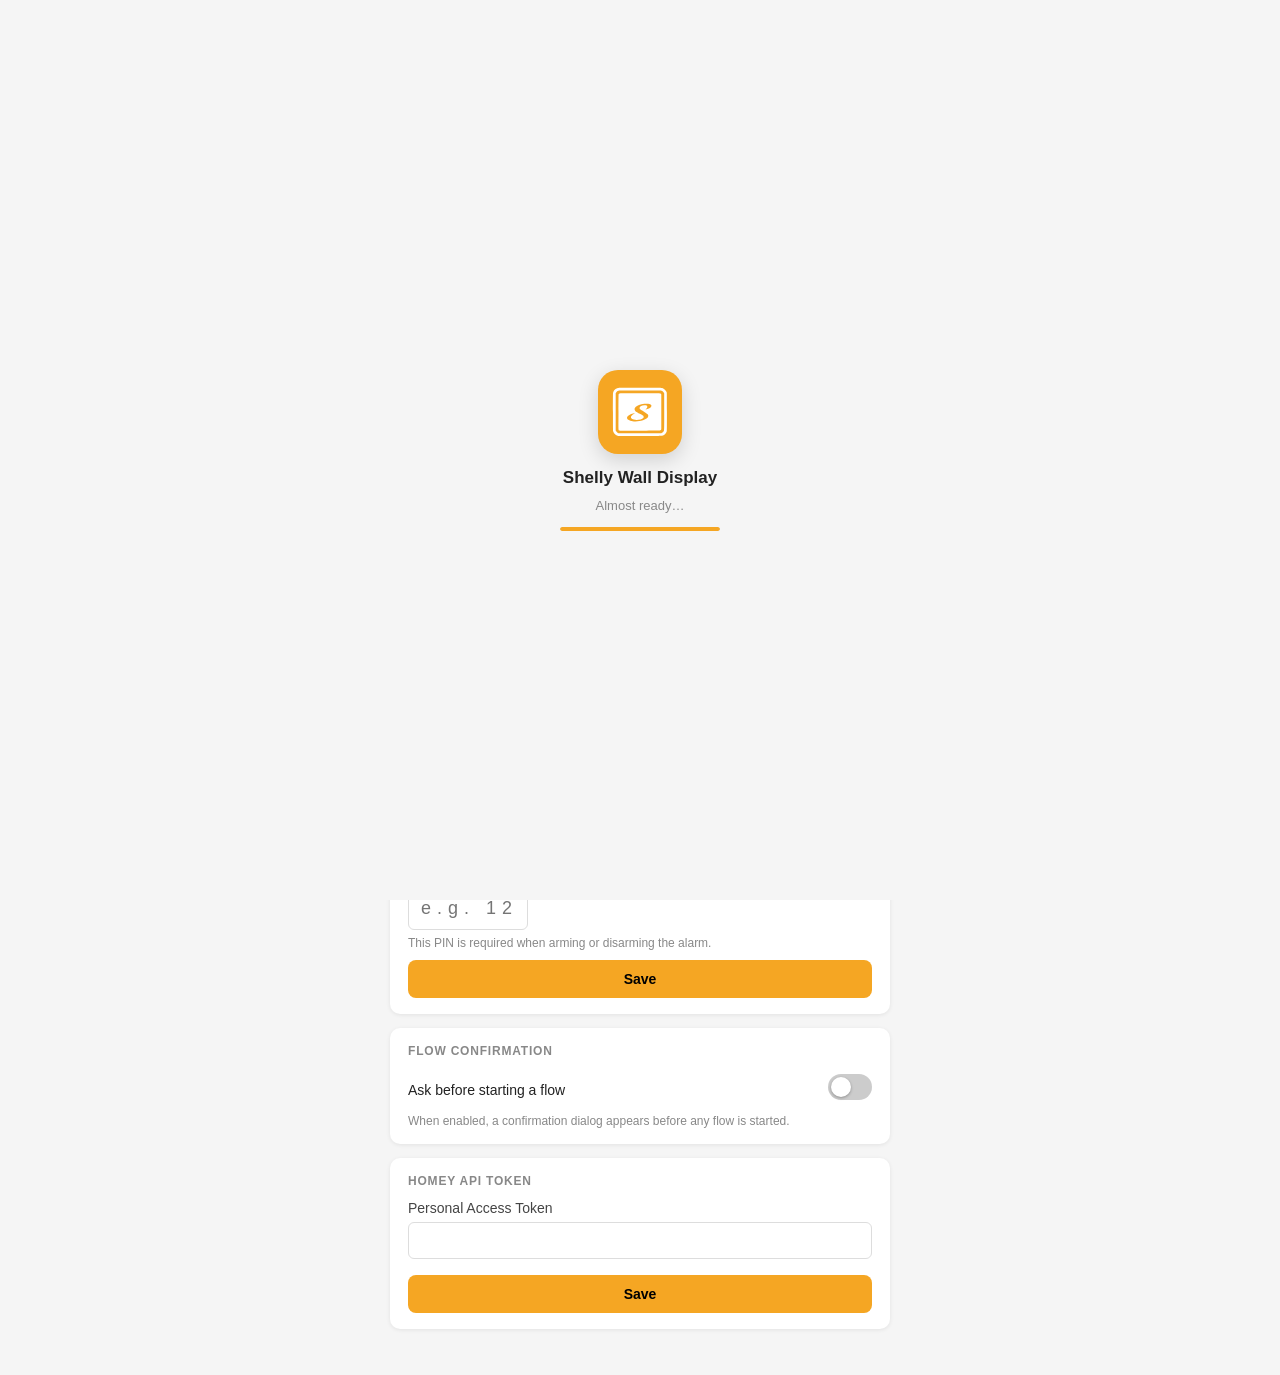
==== commit 3992f792: "1.3.85 Kabel-Adresse vor WLAN, dazu ein Feld fuer eine feste Server-Adresse.  Ein Melder (Issue 20) " ====
--- a/settings/index.html
+++ b/settings/index.html
@@ -664,6 +664,16 @@
       <p class="hint" data-i18n="portHint">The server restarts automatically after saving.</p>
       <button class="save-btn" onclick="savePort()" data-i18n="save">Save</button>
       <div class="status" id="port-status"></div>
+    </div>
+
+    <!-- Server-Adresse -->
+    <div class="card">
+      <div class="card-title" data-i18n="hostTitle">Server Address</div>
+      <label for="host-input" data-i18n="hostLabel">IP address of this Homey (empty = detect automatically)</label>
+      <input type="text" id="host-input" placeholder="e.g. 192.168.1.68" inputmode="decimal">
+      <p class="hint" data-i18n="hostHint">Only needed if the Homey has more than one network connection. With both cable and Wi-Fi, the cable address is used automatically — enter an address here to override that.</p>
+      <button class="save-btn" onclick="saveHost()" data-i18n="save">Save</button>
+      <div class="status" id="host-status"></div>
     </div>
 
     <!-- Alarm PIN -->
@@ -1324,6 +1334,13 @@
         save:             'Save',
         invalidPort:      'Invalid port (1024–65535)',
         portSaved:        'Saved. Server is restarting…',
+        hostTitle:        'Server Address',
+        hostLabel:        'IP address of this Homey (empty = detect automatically)',
+        hostHint:         'Only needed if the Homey has more than one network connection. With both cable and Wi-Fi, '
+                          + 'the cable address is used automatically — enter an address here to override that.',
+        hostInvalid:      'Please enter a valid IPv4 address, e.g. 192.168.1.68',
+        hostSaved:        'Address saved',
+        hostCleared:      'Cleared — detecting automatically again',
         tileSizeTitle:    'Tile Width',
         tileSizeHint:     'Adjusts device tile width on the dashboard. Default: M',
         tileSizeSaved:    'Width saved',
@@ -1585,6 +1602,13 @@
         save:             'Speichern',
         invalidPort:      'Ungültiger Port (1024–65535)',
         portSaved:        'Gespeichert. Server wird neu gestartet…',
+        hostTitle:        'Server-Adresse',
+        hostLabel:        'IP-Adresse dieser Homey (leer = automatisch erkennen)',
+        hostHint:         'Nur nötig, wenn die Homey mehr als eine Netzwerkverbindung hat. Bei Kabel und WLAN wird '
+                          + 'automatisch die Kabel-Adresse verwendet — hier lässt sich das überschreiben.',
+        hostInvalid:      'Bitte eine gültige IPv4-Adresse eingeben, z. B. 192.168.1.68',
+        hostSaved:        'Adresse gespeichert',
+        hostCleared:      'Gelöscht — wird wieder automatisch erkannt',
         tileSizeTitle:    'Kachelbreite',
         tileSizeHint:     'Passt die Breite der Gerätekacheln an. Standard: M',
         tileSizeSaved:    'Breite gespeichert',
@@ -2184,6 +2208,7 @@
 
     async function loadAll() {
       var port           = await hGetSafe('port', 7575);
+      var savedHost      = await hGetSafe('serverHost', '');
       var storedUrl      = await hGetSafe('currentUrl', null);
       var enabledFlows    = await hGetSafe('enabledFlows', null);
       var enabledMoods    = await hGetSafe('enabledMoods', null);
@@ -2237,6 +2262,7 @@
 
       // ── General tab values ─────────────────────────────────────────
       document.getElementById('port-input').value = port;
+      document.getElementById('host-input').value = savedHost || '';
       document.getElementById('pin-input').value  = savedPin;
       document.getElementById('pat-input').value  = savedPat;
       document.getElementById('dashboard-title-input').value = savedDashboardTitle;
@@ -2419,6 +2445,19 @@
       } catch (e) { showStatus('port-status', T.errorPrefix + e.message, false); }
     }
 
+    async function saveHost() {
+      var host = document.getElementById('host-input').value.trim();
+      // Leer ist gueltig und bedeutet "wieder automatisch erkennen".
+      if (host && !/^[0-9]{1,3}(\.[0-9]{1,3}){3}$/.test(host)) {
+        showStatus('host-status', T.hostInvalid, false); return;
+      }
+      try {
+        await hSet('serverHost', host);
+        showStatus('host-status', host ? T.hostSaved : T.hostCleared, true);
+        setTimeout(loadAll, 2000);
+      } catch (e) { showStatus('host-status', T.errorPrefix + e.message, false); }
+    }
+
     async function savePin() {
       var pin = document.getElementById('pin-input').value.trim();
       if (pin && !/^\d{4}$/.test(pin)) { showStatus('pin-status', T.pinInvalid, false); return; }
